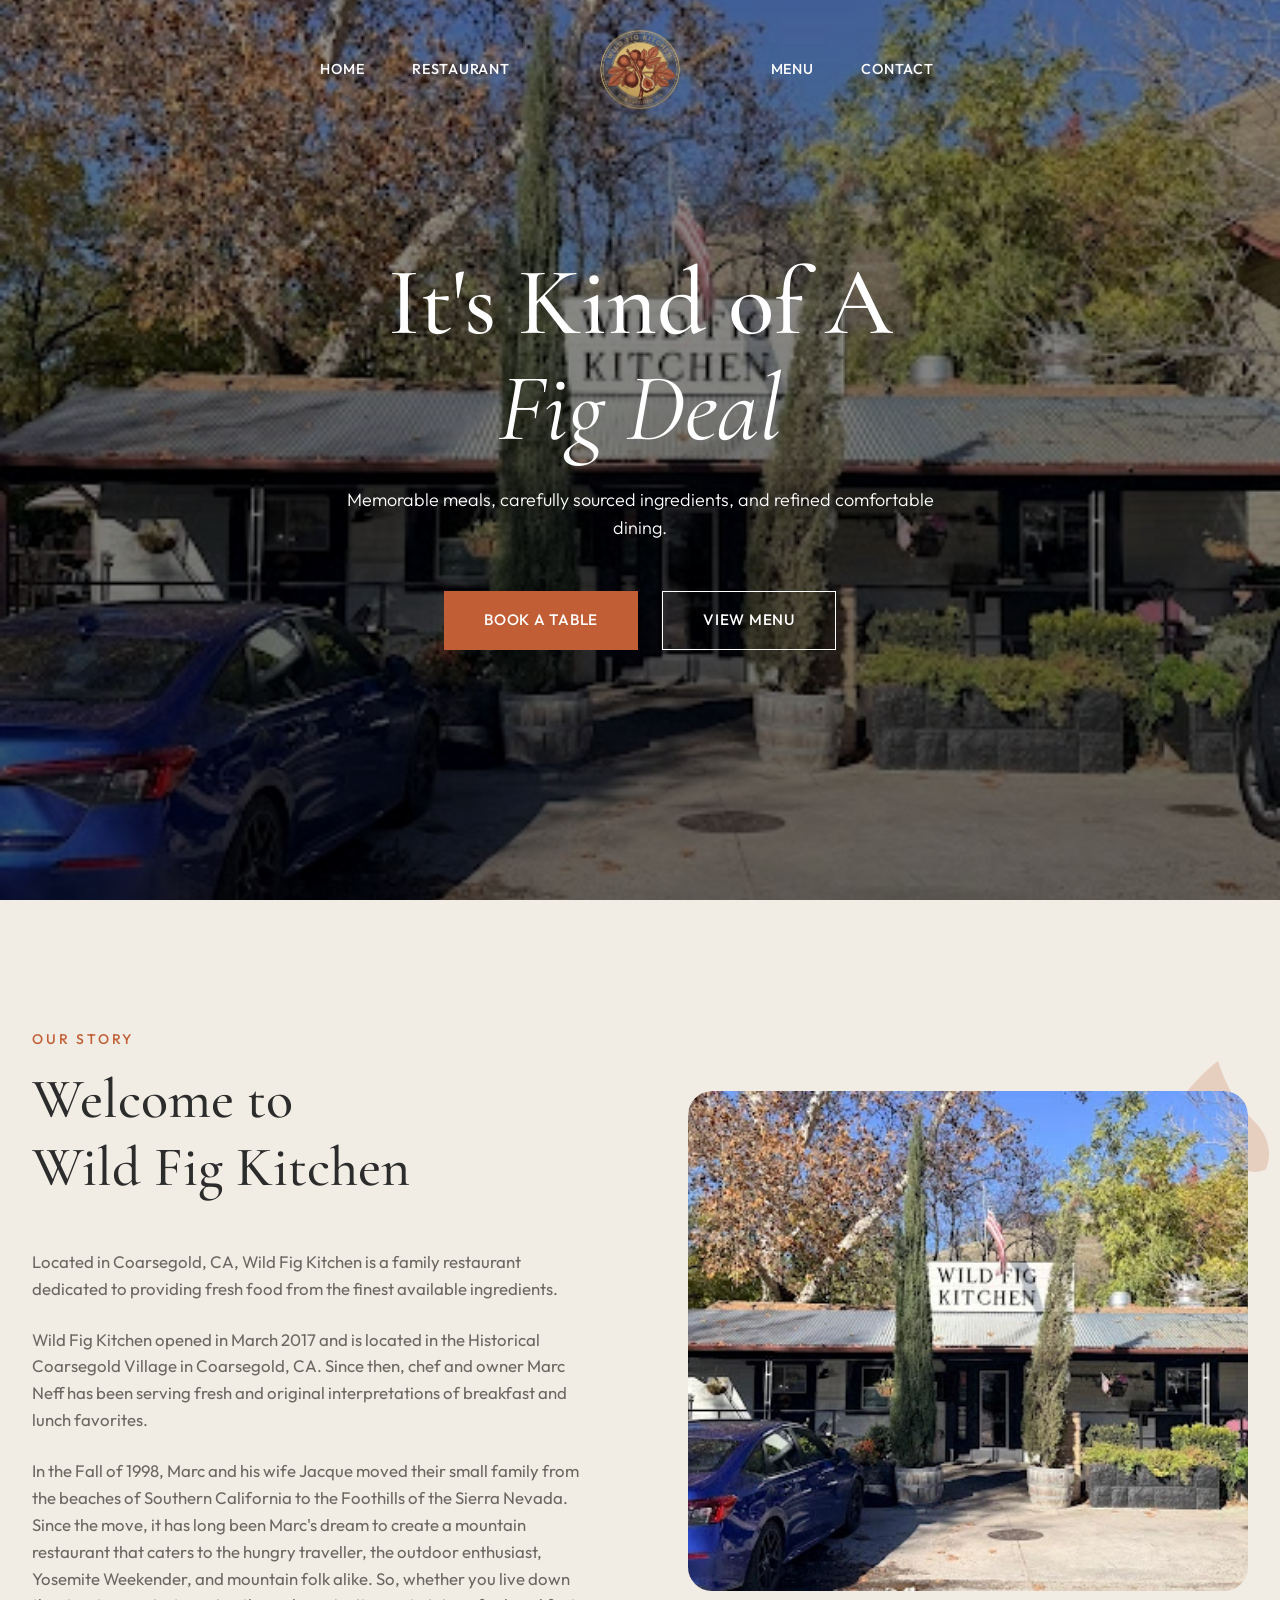
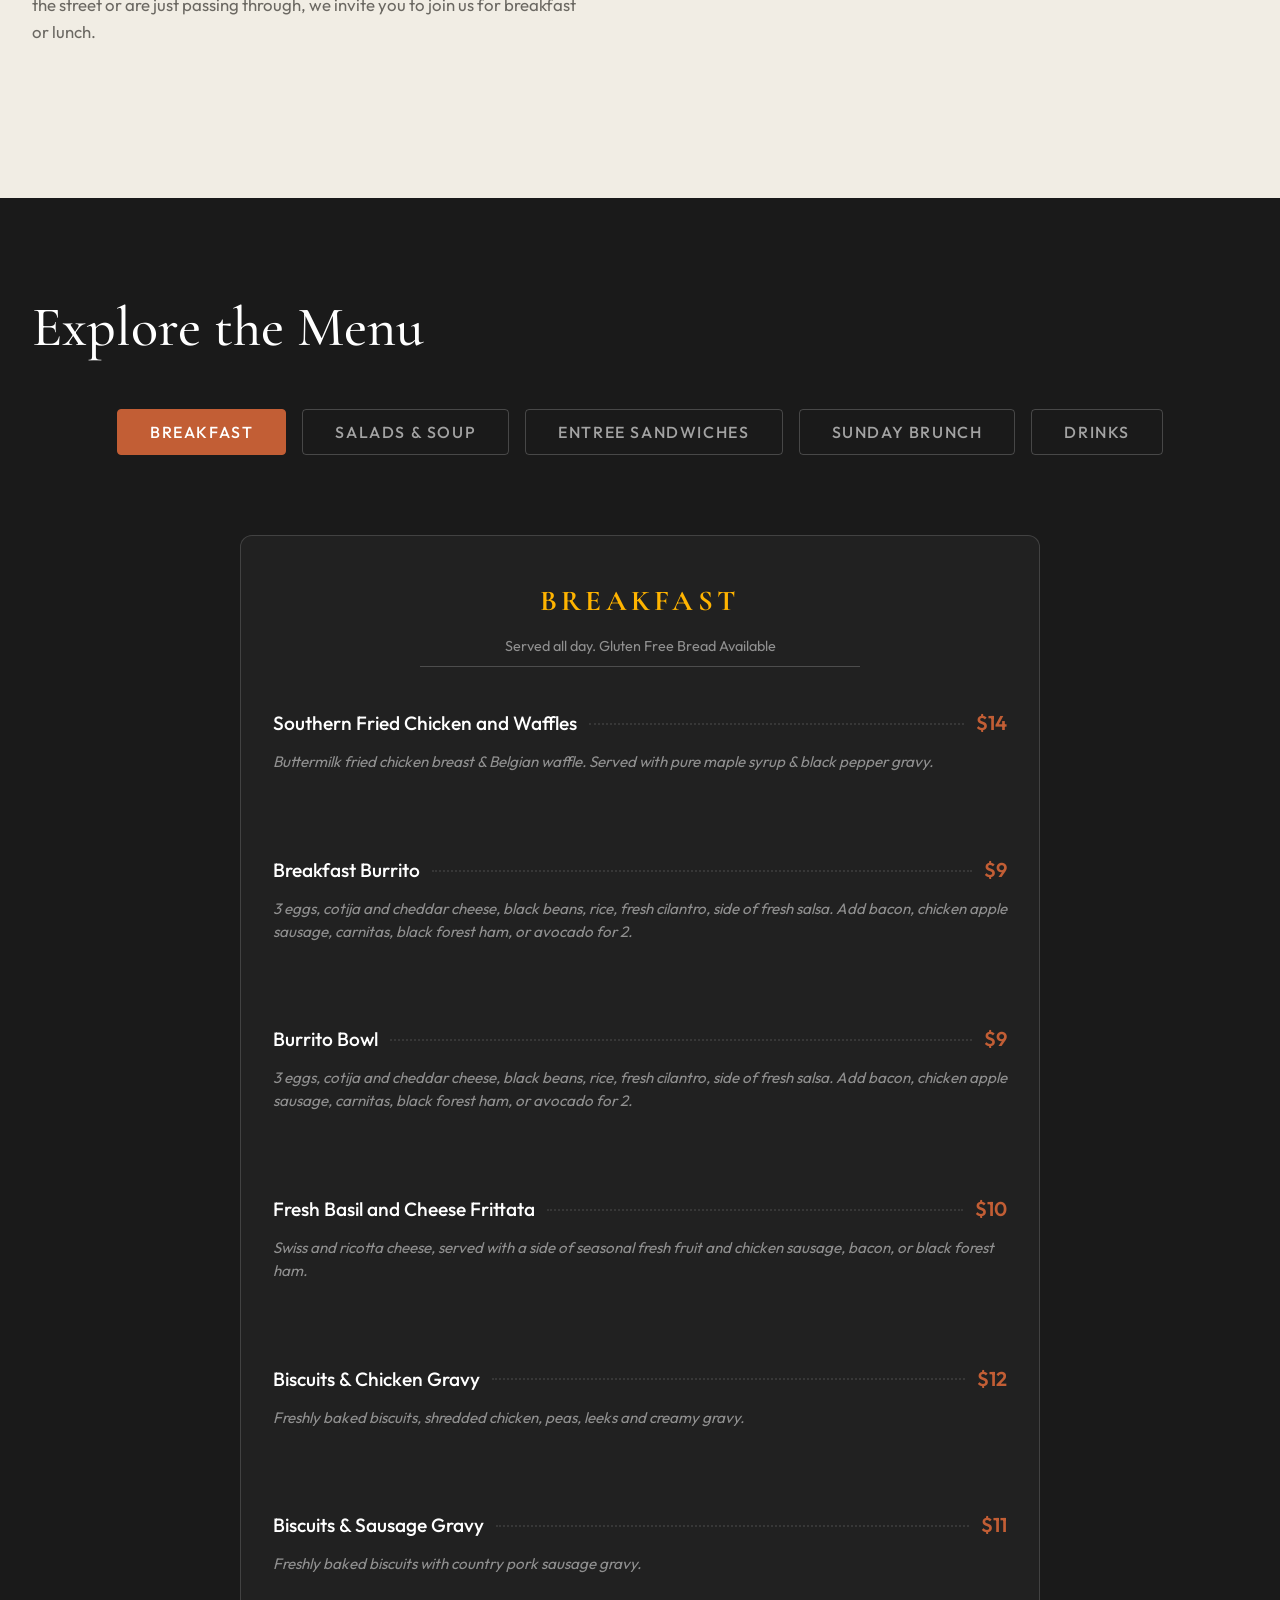
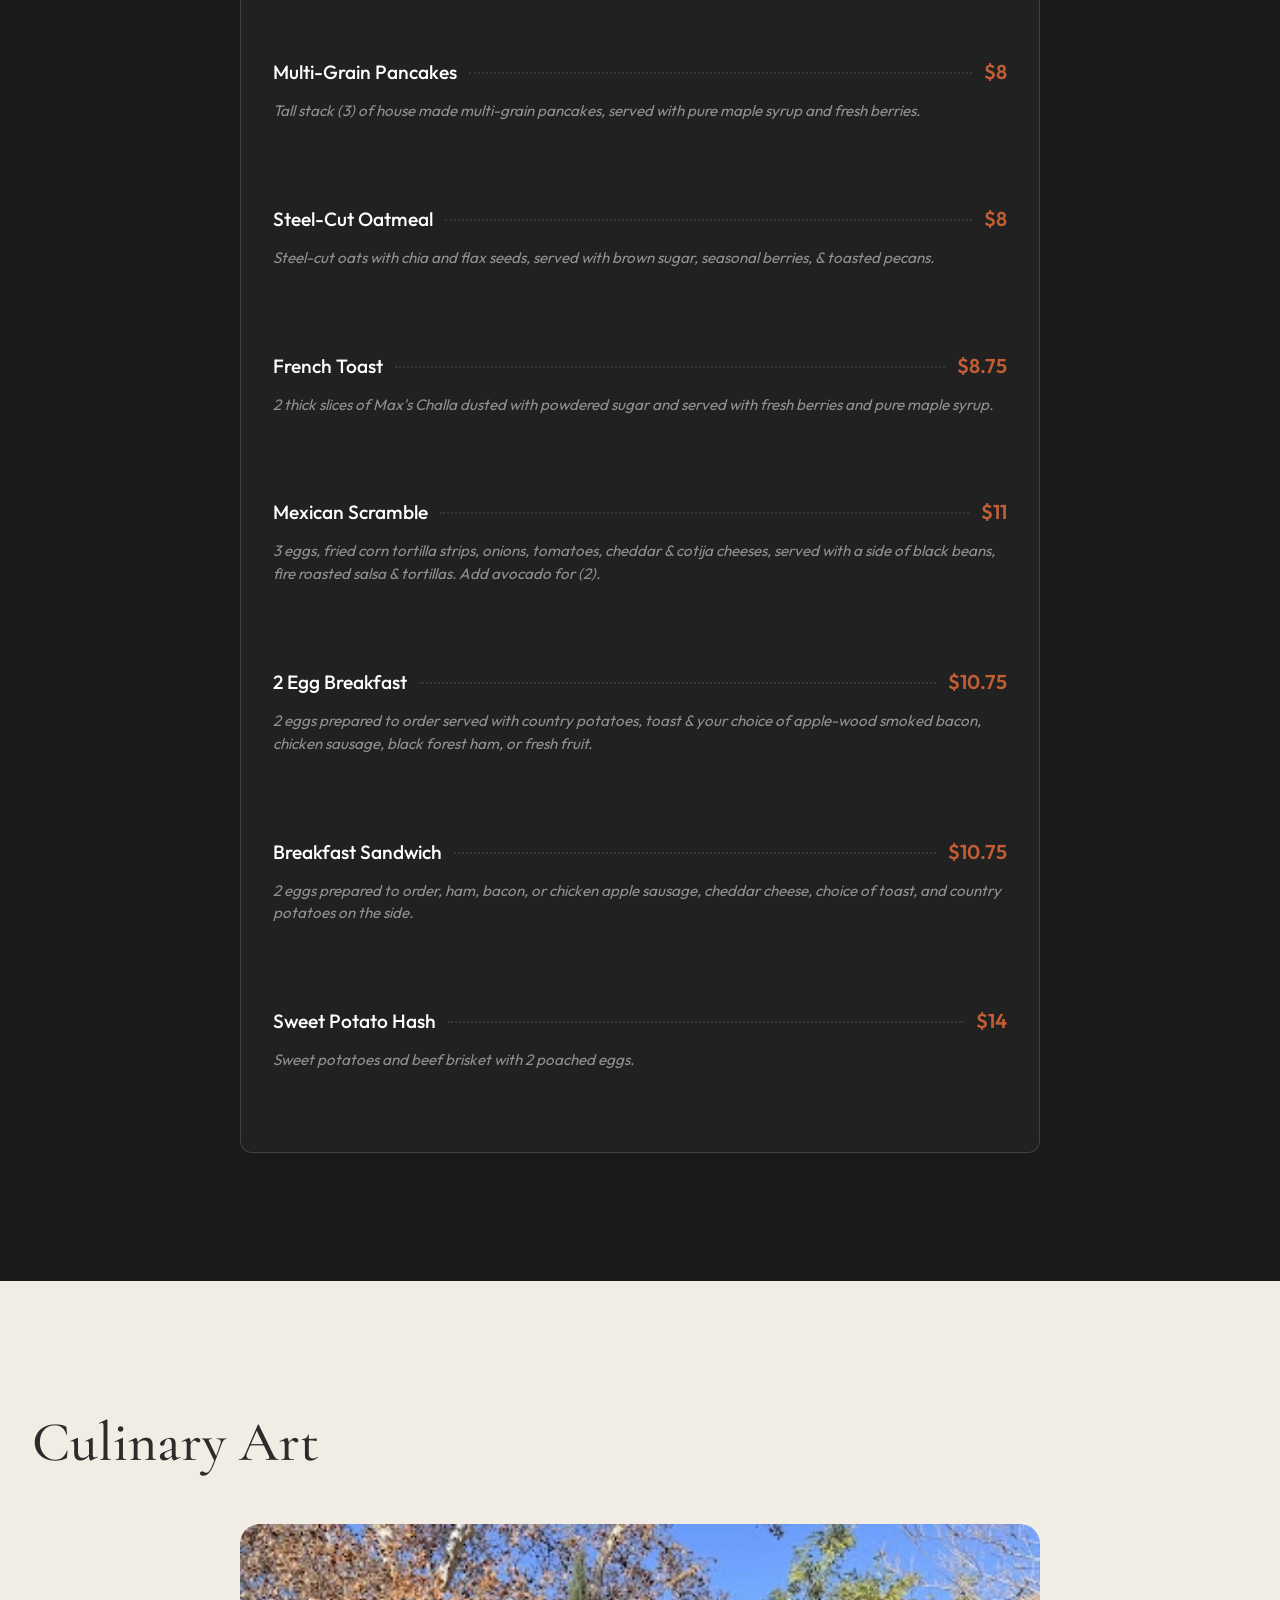
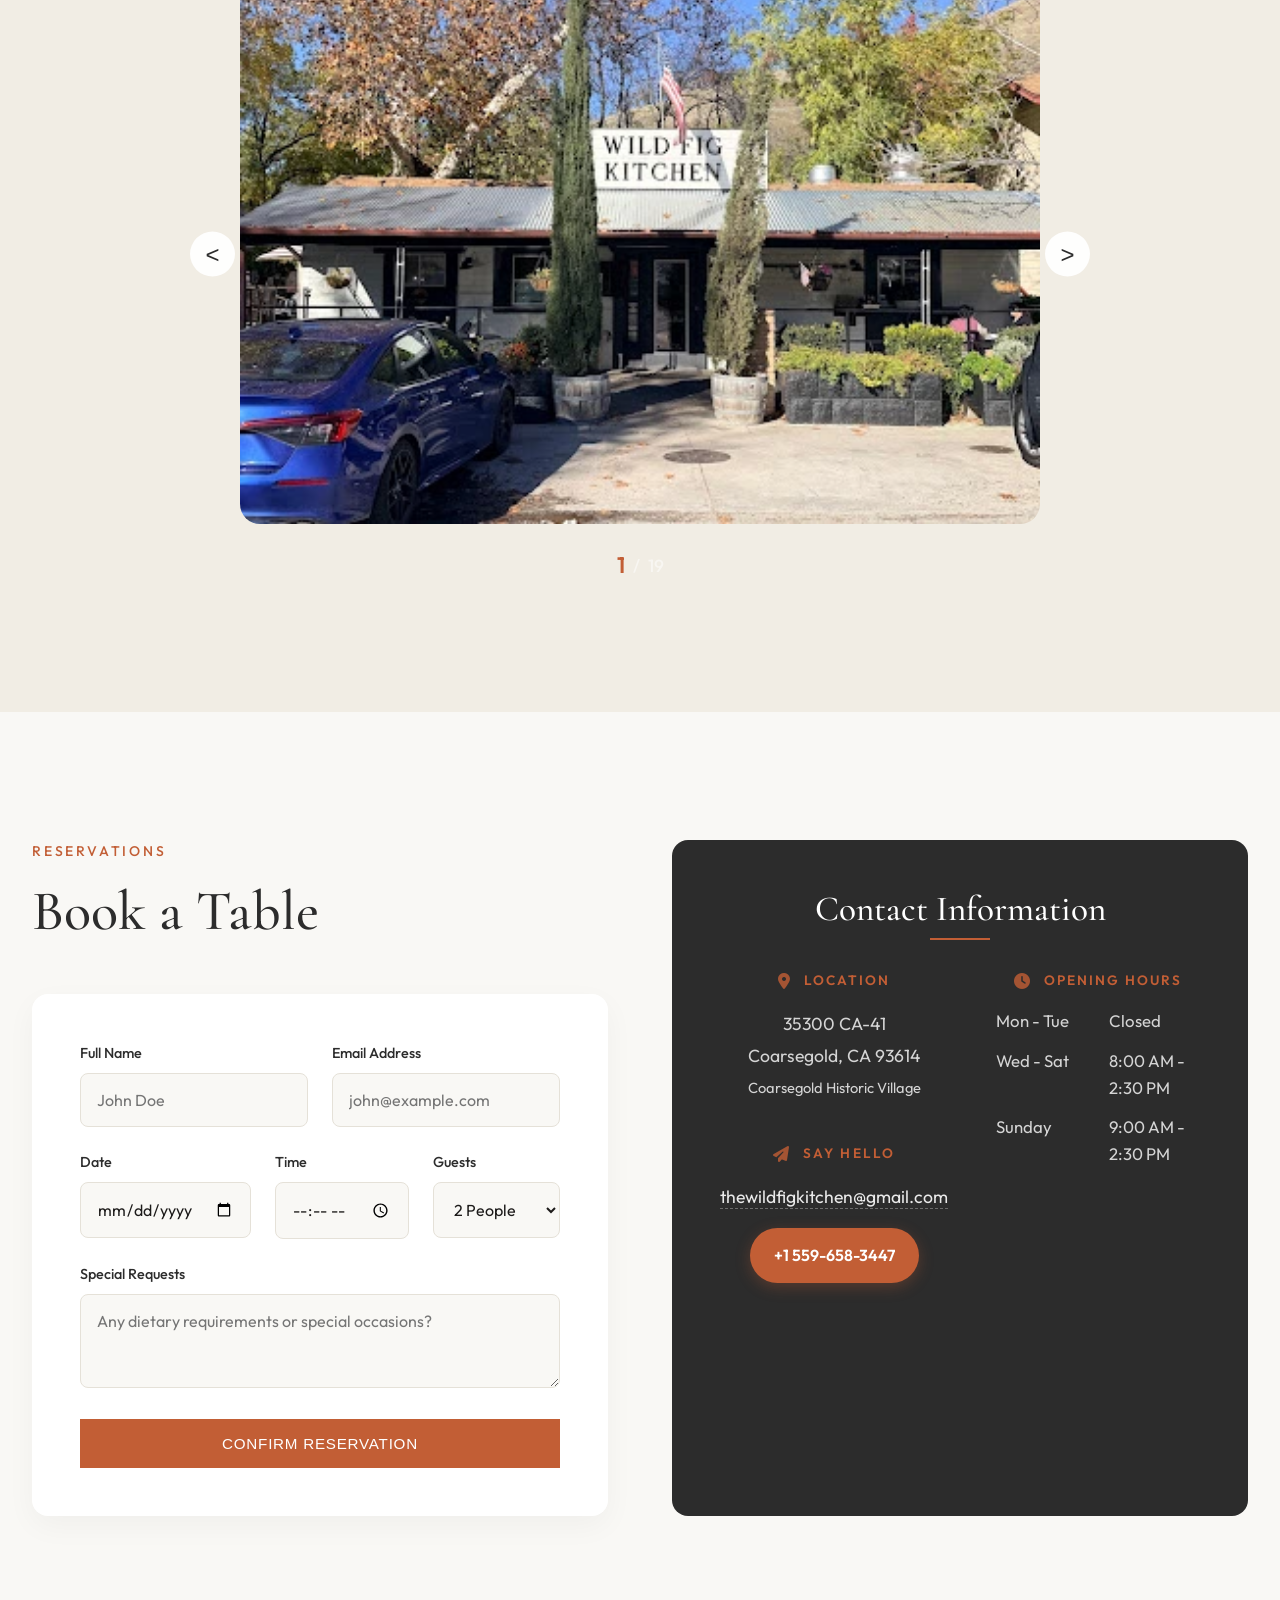
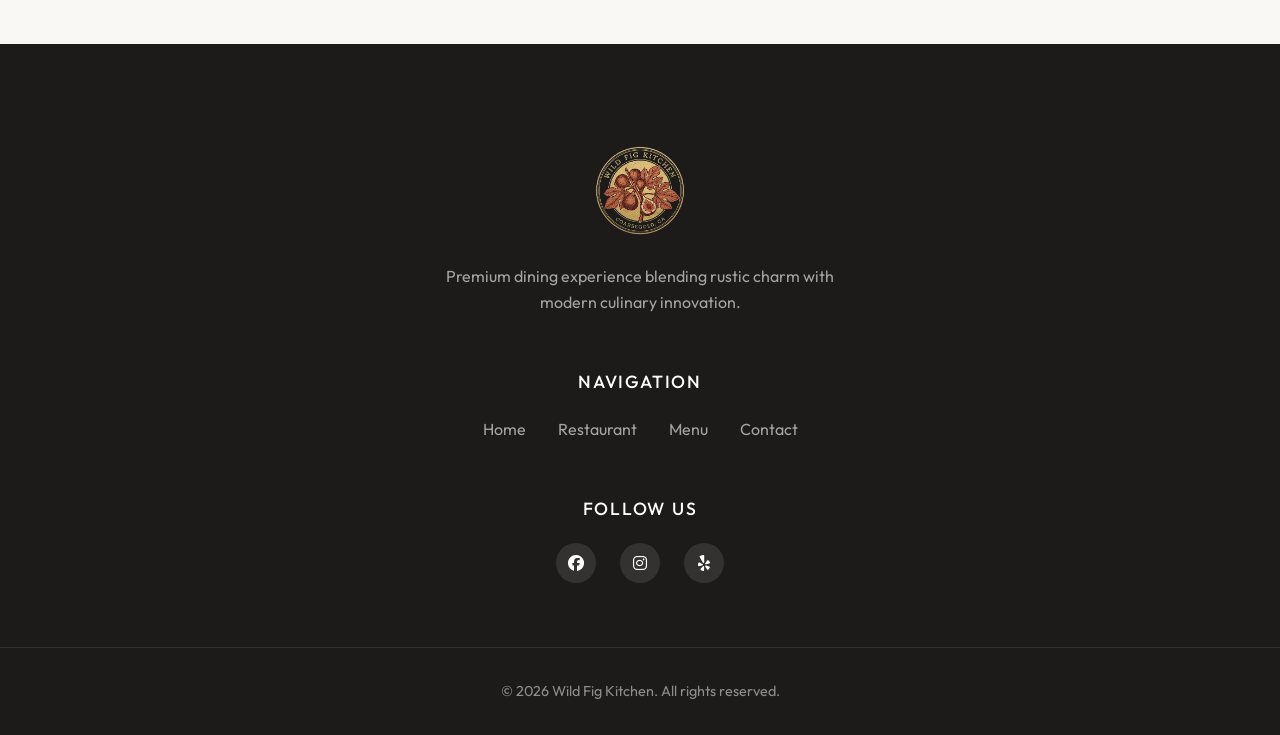
==== WildFigKitchen/index.html @ 2a825815 "Add files via upload" ====
<!DOCTYPE html>
<html lang="en">

<head>
    <meta charset="UTF-8">
    <meta name="viewport" content="width=device-width, initial-scale=1.0">
    <title>Wild Fig Kitchen | Premium Dining Experience</title>
    <!-- Fonts -->
    <link rel="preconnect" href="https://fonts.googleapis.com">
    <link rel="preconnect" href="https://fonts.gstatic.com" crossorigin>
    <link
        href="https://fonts.googleapis.com/css2?family=Cormorant+Garamond:ital,wght@0,400;0,500;0,600;0,700;1,400&family=Outfit:wght@300;400;500;600&display=swap"
        rel="stylesheet">
    <!-- Font Awesome -->
    <link rel="stylesheet" href="https://cdnjs.cloudflare.com/ajax/libs/font-awesome/6.5.1/css/all.min.css">
    <!-- Favicon -->
    <link rel="icon" type="image/png" href="./assets/brand/logo.png">
    <link rel="preload" as="image" href="./assets/brand/logo.png">
    <link rel="preload" as="image" href="./assets/hero-bg.webp">
    <!-- CSS -->
    <link rel="stylesheet" href="style.css">
</head>

<body>

    <!-- Navigation -->
    <nav class="navbar" id="navbar">
        <div class="nav-container">
            <ul class="nav-links left-links">
                <li><a href="#home">Home</a></li>
                <li><a href="#restaurant">Restaurant</a></li>
            </ul>

            <a href="#home" class="logo">
                <img src="./assets/brand/logo.png" alt="Wild Fig Kitchen Logo" class="brand-logo">
            </a>

            <ul class="nav-links right-links">
                <li><a href="#menu">Menu</a></li>
                <li><a href="#contact">Contact</a></li>
            </ul>

            <button class="hamburger" id="hamburger" aria-label="Toggle Navigation">
                <span class="bar"></span>
                <span class="bar"></span>
                <span class="bar"></span>
            </button>
        </div>
        <!-- Mobile Navigation pane -->
        <div class="mobile-nav" id="mobile-nav">
            <ul class="mobile-links">
                <li><a href="#home">Home</a></li>
                <li><a href="#restaurant">Restaurant</a></li>
                <li><a href="#menu">Menu</a></li>
                <li><a href="#contact">Contact</a></li>
            </ul>
        </div>
    </nav>

    <!-- Hero Section -->
    <header class="hero" id="home">
        <!-- Background image is set in CSS -->
        <div class="hero-overlay"></div>
        <div class="hero-content">
            <h1 class="hero-title animate-on-load">It's Kind of A <br> <span class="text-italic">Fig Deal</span></h1>
            <p class="hero-subtitle animate-on-load delay-1">Memorable meals, carefully sourced ingredients, and refined
                comfortable dining.</p>
            <div class="hero-actions animate-on-load delay-2">
                <a href="#contact" class="btn btn-primary">Book a Table</a>
                <a href="#menu" class="btn btn-secondary">View Menu</a>
            </div>

        </div>
    </header>



    <!-- Restaurant Story -->
    <section class="section restaurant-story bg-alt" id="restaurant">
        <div class="container story-grid">
            <div class="story-content-column fade-in delay-2">
                <span class="section-subtitle">Our Story</span>
                <h2 class="section-title">Welcome to<br> Wild Fig Kitchen</h2>
                <p>Located in Coarsegold, CA, Wild Fig Kitchen is a family restaurant dedicated to providing fresh food
                    from the finest available ingredients.</p>
                <p>Wild Fig Kitchen opened in March 2017 and is located in the Historical Coarsegold Village in
                    Coarsegold, CA. Since then, chef and owner Marc Neff has been serving fresh and original
                    interpretations of breakfast and lunch favorites.</p>
                <p>In the Fall of 1998, Marc and his wife Jacque moved their small family from the beaches of Southern
                    California to the Foothills of the Sierra Nevada. Since the move, it has long been Marc's dream to
                    create a mountain restaurant that caters to the hungry traveller, the outdoor enthusiast, Yosemite
                    Weekender, and mountain folk alike. So, whether you live down the street or are just passing
                    through, we invite you to join us for breakfast or lunch.</p>
            </div>
            <div class="story-image-column fade-in">
                <div class="image-slider-wrapper">
                    <div class="image-slider">
                        <img src="./assets/exterior.webp" alt="Wild Fig Kitchen Exterior" class="slide-img" loading="lazy">
                        <img src="./assets/owner.webp" alt="Wild Fig Kitchen Welcome" class="slide-img" loading="lazy">
                        <img src="./assets/menu/monte-cristo.webp" alt="Signature Monte Cristo Sandwich"
                            class="slide-img" loading="lazy">
                        <img src="./assets/menu/wild-fig-salad.webp" alt="Wild Fig Fresh Salad" class="slide-img" loading="lazy">
                    </div>

                    <div class="leaf-decor">
                        <svg viewBox="0 0 100 100" fill="none" xmlns="http://www.w3.org/2000/svg">
                            <path
                                d="M50 0C50 0 10 30 10 60C10 76.5 23.5 90 40 90C47.5 90 55 86 60 80C75 100 90 90 90 90C90 90 100 70 80 50C70 40 60 30 50 0Z"
                                fill="currentColor" />
                        </svg>
                    </div>
                </div>
            </div>
        </div>
    </section>

    <!-- Menu Preview -->
    <section class="section menu-preview" id="menu">
        <div class="container">
            <h2 class="section-title text-center fade-in">Explore the Menu</h2>
            
            <div class="menu-tabs fade-in delay-1">
                <button class="tab-btn active" data-category="breakfast">Breakfast</button>
                <button class="tab-btn" data-category="salads-soup">Salads & Soup</button>
                <button class="tab-btn" data-category="entree-sandwiches">Entree Sandwiches</button>
                <button class="tab-btn" data-category="brunch">Sunday Brunch</button>
                <button class="tab-btn" data-category="drinks">Drinks</button>
            </div>

            <div class="menu-table-container fade-in delay-2">
                
                <!-- Breakfast Pane -->
                <div class="menu-category-pane active" id="breakfast">
                    <div class="menu-category-header">
                        <h3>Breakfast</h3>
                        <p>Served all day. Gluten Free Bread Available</p>
                    </div>
                    
                    <div class="menu-table">
                        <div class="menu-item-row">
                            <span class="menu-item-name">Southern Fried Chicken and Waffles</span>
                            <span class="menu-item-price">$14</span>
                            <p class="menu-item-desc">Buttermilk fried chicken breast & Belgian waffle. Served with pure maple syrup & black pepper gravy.</p>
                        </div>
                        <div class="menu-item-row">
                            <span class="menu-item-name">Breakfast Burrito</span>
                            <span class="menu-item-price">$9</span>
                            <p class="menu-item-desc">3 eggs, cotija and cheddar cheese, black beans, rice, fresh cilantro, side of fresh salsa. Add bacon, chicken apple sausage, carnitas, black forest ham, or avocado for 2.</p>
                        </div>
                        <div class="menu-item-row">
                            <span class="menu-item-name">Burrito Bowl</span>
                            <span class="menu-item-price">$9</span>
                            <p class="menu-item-desc">3 eggs, cotija and cheddar cheese, black beans, rice, fresh cilantro, side of fresh salsa. Add bacon, chicken apple sausage, carnitas, black forest ham, or avocado for 2.</p>
                        </div>
                        <div class="menu-item-row">
                            <span class="menu-item-name">Fresh Basil and Cheese Frittata</span>
                            <span class="menu-item-price">$10</span>
                            <p class="menu-item-desc">Swiss and ricotta cheese, served with a side of seasonal fresh fruit and chicken sausage, bacon, or black forest ham.</p>
                        </div>
                        <div class="menu-item-row">
                            <span class="menu-item-name">Biscuits & Chicken Gravy</span>
                            <span class="menu-item-price">$12</span>
                            <p class="menu-item-desc">Freshly baked biscuits, shredded chicken, peas, leeks and creamy gravy.</p>
                        </div>
                        <div class="menu-item-row">
                            <span class="menu-item-name">Biscuits & Sausage Gravy</span>
                            <span class="menu-item-price">$11</span>
                            <p class="menu-item-desc">Freshly baked biscuits with country pork sausage gravy.</p>
                        </div>
                        <div class="menu-item-row">
                            <span class="menu-item-name">Multi-Grain Pancakes</span>
                            <span class="menu-item-price">$8</span>
                            <p class="menu-item-desc">Tall stack (3) of house made multi-grain pancakes, served with pure maple syrup and fresh berries.</p>
                        </div>
                        <div class="menu-item-row">
                            <span class="menu-item-name">Steel-Cut Oatmeal</span>
                            <span class="menu-item-price">$8</span>
                            <p class="menu-item-desc">Steel-cut oats with chia and flax seeds, served with brown sugar, seasonal berries, & toasted pecans.</p>
                        </div>
                        <div class="menu-item-row">
                            <span class="menu-item-name">French Toast</span>
                            <span class="menu-item-price">$8.75</span>
                            <p class="menu-item-desc">2 thick slices of Max's Challa dusted with powdered sugar and served with fresh berries and pure maple syrup.</p>
                        </div>
                        <div class="menu-item-row">
                            <span class="menu-item-name">Mexican Scramble</span>
                            <span class="menu-item-price">$11</span>
                            <p class="menu-item-desc">3 eggs, fried corn tortilla strips, onions, tomatoes, cheddar & cotija cheeses, served with a side of black beans, fire roasted salsa & tortillas. Add avocado for (2).</p>
                        </div>
                        <div class="menu-item-row">
                            <span class="menu-item-name">2 Egg Breakfast</span>
                            <span class="menu-item-price">$10.75</span>
                            <p class="menu-item-desc">2 eggs prepared to order served with country potatoes, toast & your choice of apple-wood smoked bacon, chicken sausage, black forest ham, or fresh fruit.</p>
                        </div>
                        <div class="menu-item-row">
                            <span class="menu-item-name">Breakfast Sandwich</span>
                            <span class="menu-item-price">$10.75</span>
                            <p class="menu-item-desc">2 eggs prepared to order, ham, bacon, or chicken apple sausage, cheddar cheese, choice of toast, and country potatoes on the side.</p>
                        </div>
                        <div class="menu-item-row">
                            <span class="menu-item-name">Sweet Potato Hash</span>
                            <span class="menu-item-price">$14</span>
                            <p class="menu-item-desc">Sweet potatoes and beef brisket with 2 poached eggs.</p>
                        </div>
                    </div>
                </div>

                <!-- Salads & Soup Pane -->
                <div class="menu-category-pane" id="salads-soup">
                    <div class="menu-category-header">
                        <h3>Salads & Soup</h3>
                        <p>Freshly prepared daily with the finest ingredients</p>
                    </div>
                    
                    <div class="menu-table">
                        <div class="menu-item-row">
                            <span class="menu-item-name">Firefall House Salad</span>
                            <span class="menu-item-price">$10</span>
                            <p class="menu-item-desc">Spring lettuce mix with caramelized pecans and feta cheese tossed with balsamic vinaigrette.</p>
                        </div>
                        <div class="menu-item-row">
                            <span class="menu-item-name">Wild Fig Salad</span>
                            <span class="menu-item-price">$13</span>
                            <p class="menu-item-desc">Arugula, goat cheese, seasonal fresh figs with honey-balsamic vinaigrette.</p>
                        </div>
                        <div class="menu-item-row">
                            <span class="menu-item-name">Chinese Chicken Salad</span>
                            <span class="menu-item-price">$13</span>
                            <p class="menu-item-desc">Sesame-crusted chicken breast on a bed of lettuces, cilantro, wontons & sai fun noodles tossed with an Asian soy dressing.</p>
                        </div>
                        <div class="menu-item-row">
                            <span class="menu-item-name">Soup of the Day</span>
                            <span class="menu-item-price">$4.75 / $6.75</span>
                            <p class="menu-item-desc">Made fresh daily, 6oz cup or 10oz bowl.</p>
                        </div>
                        <div class="menu-item-row">
                            <span class="menu-item-name">Cup of Soup & 1/2 Sandwich</span>
                            <span class="menu-item-price">$10.75</span>
                            <p class="menu-item-desc">Your choice of Turkey Club, Chicken Salad Sandwich, Turkey Pesto, Fresh Veggie Sandwich, Grilled Cheese Caprese.</p>
                        </div>
                        <div class="menu-item-row">
                            <span class="menu-item-name">Cup of Soup & Small House Salad</span>
                            <span class="menu-item-price">$10.75</span>
                            <p class="menu-item-desc">Upgrade to Wild Fig Salad (+1).</p>
                        </div>
                    </div>
                </div>

                <!-- Entree Sandwiches Pane -->
                <div class="menu-category-pane" id="entree-sandwiches">
                    <div class="menu-category-header">
                        <h3>Entree Sandwiches & More</h3>
                        <p>Served with Small House Salad, French Fries, or Fresh Seasonal Fruit Salad (+$1)</p>
                    </div>
                    
                    <div class="menu-table">
                        <div class="menu-item-row">
                            <span class="menu-item-name">Turkey Club</span>
                            <span class="menu-item-price">$14</span>
                            <p class="menu-item-desc">Oven-roasted turkey, bacon, sprouts, avocado, and fresh tomatoes on focaccia bread.</p>
                        </div>
                        <div class="menu-item-row">
                            <span class="menu-item-name">Grilled Turkey & Pesto</span>
                            <span class="menu-item-price">$14</span>
                            <p class="menu-item-desc">Oven-roasted turkey, basil pesto, tomato, & provolone cheese on ciabatta roll.</p>
                        </div>
                        <div class="menu-item-row">
                            <span class="menu-item-name">Cubano</span>
                            <span class="menu-item-price">$14.75</span>
                            <p class="menu-item-desc">Pulled pork, black forest ham, swiss cheese, pickles, and mustard on french roll.</p>
                        </div>
                        <div class="menu-item-row">
                            <span class="menu-item-name">BBQ Brisket Sandwich</span>
                            <span class="menu-item-price">$13.75</span>
                            <p class="menu-item-desc">Beef brisket, BBQ sauce, cheddar cheese, house slaw, house pickles.</p>
                        </div>
                        <div class="menu-item-row">
                            <span class="menu-item-name">Southern Fried Chicken Sandwich</span>
                            <span class="menu-item-price">$9</span>
                            <p class="menu-item-desc">Fried Chicken Breast, House Slaw, House Pickles & Chipotle Mayo on a Max’s roll.</p>
                        </div>
                        <div class="menu-item-row">
                            <span class="menu-item-name">Grilled Cheese Caprese</span>
                            <span class="menu-item-price">$13</span>
                            <p class="menu-item-desc">Provolone, fresh basil, and roasted tomato on sourdough. Add black forest ham or applewood-smoked bacon for 2.</p>
                        </div>
                        <div class="menu-item-row">
                            <span class="menu-item-name">Grilled Chicken Sandwich</span>
                            <span class="menu-item-price">$12</span>
                            <p class="menu-item-desc">Grilled chicken breast, romaine lettuce, tarragon mayo on a croissant.</p>
                        </div>
                        <div class="menu-item-row">
                            <span class="menu-item-name">Classic Chicken Salad Sandwich</span>
                            <span class="menu-item-price">$12</span>
                            <p class="menu-item-desc">Fresh tarragon, toasted pecans & celery with lettuce & tomato on whole-wheat bread.</p>
                        </div>
                        <div class="menu-item-row">
                            <span class="menu-item-name">Bacon, Lettuce, & Tomato</span>
                            <span class="menu-item-price">$14</span>
                            <p class="menu-item-desc">Applewood-smoked bacon, lettuce & tomato on sourdough. Add avocado 2.</p>
                        </div>
                        <div class="menu-item-row">
                            <span class="menu-item-name">Wild Fig Burger</span>
                            <span class="menu-item-price">$13</span>
                            <p class="menu-item-desc">1/3 pound beef patty with arugula, goat cheese, caramelized onions & fig jam. Add applewood-smoked bacon for 2.</p>
                        </div>
                        <div class="menu-item-row">
                            <span class="menu-item-name">Classic Burger</span>
                            <span class="menu-item-price">$11.75</span>
                            <p class="menu-item-desc">1/3 beef patty with cheddar cheese, lettuce, tomato, pickles & house sauce. Add applewood-smoked bacon or avocado for 2.</p>
                        </div>
                        <div class="menu-item-row">
                            <span class="menu-item-name">Grilled Veggie</span>
                            <span class="menu-item-price">$10.75</span>
                            <p class="menu-item-desc">Grilled zucchini, roasted red bell pepper, goat cheese, baby lettuces, & red pepper mayo on focaccia bread.</p>
                        </div>
                        <div class="menu-item-row">
                            <span class="menu-item-name">Fresh Veggie Sandwich</span>
                            <span class="menu-item-price">$13</span>
                            <p class="menu-item-desc">Avocado, cucumber, tomato, onion, sprouts & provolone cheese on whole wheat.</p>
                        </div>
                        <div class="menu-item-row">
                            <span class="menu-item-name">Baja Fish Tacos</span>
                            <span class="menu-item-price">$13</span>
                            <p class="menu-item-desc">2 tacos, fresh fish of the day, cabbage, avocado, salsa, & baja sauce. Served with a side of black beans.</p>
                        </div>
                    </div>
                </div>

                <!-- Sunday Brunch Pane -->
                <div class="menu-category-pane" id="brunch">
                    <div class="menu-category-header">
                        <h3>Sunday Brunch</h3>
                        <p>But first, Brunch. Served Sundays with love.</p>
                    </div>
                    
                    <div class="menu-table">
                        <div class="menu-item-row">
                            <span class="menu-item-name">Roasted Tomato Benedict</span>
                            <span class="menu-item-price">$13.75</span>
                            <p class="menu-item-desc">Sourdough round, roasted tomato, poached egg, crumbled bacon, & hollandaise.</p>
                        </div>
                        <div class="menu-item-row">
                            <span class="menu-item-name">French Toast Monte Cristo</span>
                            <span class="menu-item-price">$12.75</span>
                            <p class="menu-item-desc">Turkey, bacon, swiss cheese, & apple grilled in french toast; served with a side of black pepper honey sauce.</p>
                        </div>
                        <div class="menu-item-row">
                            <span class="menu-item-name">Swedish Pancakes</span>
                            <span class="menu-item-price">$14</span>
                            <p class="menu-item-desc">3 berry-filled and rolled pancakes served with pure maple syrup.</p>
                        </div>
                        <div class="menu-item-row">
                            <span class="menu-item-name">Southern Fried Chicken and Waffles</span>
                            <span class="menu-item-price">$14</span>
                            <p class="menu-item-desc">Buttermilk fried chicken breast & Belgian waffle. Served with pure maple syrup & black pepper gravy.</p>
                        </div>
                        <div class="menu-item-row">
                            <span class="menu-item-name">Sweet Potato Hash</span>
                            <span class="menu-item-price">$12</span>
                            <p class="menu-item-desc">Sweet potatoes and beef brisket with 2 poached eggs on top.</p>
                        </div>
                        <div class="menu-item-row">
                            <span class="menu-item-name">Biscuits & Chicken Gravy</span>
                            <span class="menu-item-price">$11</span>
                            <p class="menu-item-desc">Fresh housemade biscuits, shredded chicken, leeks, peas, & creamy gravy.</p>
                        </div>
                        <div class="menu-item-row">
                            <span class="menu-item-name">Biscuits & Sausage Gravy</span>
                            <span class="menu-item-price">$11</span>
                            <p class="menu-item-desc">Freshly baked biscuits with country pork sausage gravy.</p>
                        </div>
                        <div class="menu-item-row">
                            <span class="menu-item-name">Mexican Scramble</span>
                            <span class="menu-item-price">$9</span>
                            <p class="menu-item-desc">3 eggs, fried corn tortillas, onions, tomatoes cheddar & cotija cheeses, served with a side of black beans, fire roasted salsa & tortillas.</p>
                        </div>
                    </div>
                </div>

                <!-- Drinks Pane -->
                <div class="menu-category-pane" id="drinks">
                    <div class="menu-category-header">
                        <h3>Wine, Beer & Beverages</h3>
                        <p>A curated selection to complement your meal</p>
                    </div>
                    
                    <div class="menu-table">
                        <div class="menu-item-row">
                            <span class="menu-item-name">Wine Selection</span>
                            <span class="menu-item-price">$7 / $20</span>
                            <p class="menu-item-desc">Ask about our wine selection!</p>
                        </div>
                        <div class="menu-item-row">
                            <span class="menu-item-name">NV Mas Fi Cava Brut</span>
                            <span class="menu-item-price">$7</span>
                            <p class="menu-item-desc">Spain</p>
                        </div>
                        <div class="menu-item-row">
                            <span class="menu-item-name">Mimosa</span>
                            <span class="menu-item-price">$7</span>
                            <p class="menu-item-desc">Fresh squeezed orange juice and Cava Brut</p>
                        </div>
                        <div class="menu-item-row">
                            <span class="menu-item-name">12 oz Beer</span>
                            <span class="menu-item-price">$4.75</span>
                        </div>
                        <div class="menu-item-row">
                            <span class="menu-item-name">16 oz Beer</span>
                            <span class="menu-item-price">$6.5</span>
                        </div>
                        <div class="menu-item-row">
                            <span class="menu-item-name">Coffee</span>
                            <span class="menu-item-price">$2.75</span>
                            <p class="menu-item-desc">Mariposa Roasting Company special wild fig kitchen roast</p>
                        </div>
                        <div class="menu-item-row">
                            <span class="menu-item-name">Double Espresso</span>
                            <span class="menu-item-price">$2.5</span>
                        </div>
                        <div class="menu-item-row">
                            <span class="menu-item-name">Cappuccino or Latte</span>
                            <span class="menu-item-price">$3.75</span>
                        </div>
                        <div class="menu-item-row">
                            <span class="menu-item-name">Mocha</span>
                            <span class="menu-item-price">$4</span>
                        </div>
                        <div class="menu-item-row">
                            <span class="menu-item-name">Numi Organic Tea</span>
                            <span class="menu-item-price">$2.5</span>
                            <p class="menu-item-desc">Jasmine green, english breakfast, camomile, mint</p>
                        </div>
                        <div class="menu-item-row">
                            <span class="menu-item-name">Fresh Orange Juice- 8oz</span>
                            <span class="menu-item-price">$4</span>
                        </div>
                        <div class="menu-item-row">
                            <span class="menu-item-name">Martinelli's Apple Juice</span>
                            <span class="menu-item-price">$3</span>
                        </div>
                        <div class="menu-item-row">
                            <span class="menu-item-name">Iced Tea</span>
                            <span class="menu-item-price">$2.75</span>
                        </div>
                        <div class="menu-item-row">
                            <span class="menu-item-name">Soda</span>
                            <span class="menu-item-price">$2.75</span>
                            <p class="menu-item-desc">Assorted</p>
                        </div>
                    </div>
                </div>

            </div>
        </div>
    </section>

    <!-- Gallery Section -->
    <section class="section gallery bg-alt" id="gallery">
        <div class="container">
            <h2 class="section-title text-center fade-in">Culinary Art</h2>
            <div class="gallery-slider-wrapper fade-in delay-1">
                <button class="slider-arrow prev" aria-label="Previous image">&lt;</button>
                <div class="gallery-slider">
                    <div class="slider-track">
                        <div class="gallery-item active"><img src="./assets/exterior.webp" alt="Restaurant Exterior" data-full="./assets/exterior.webp"></div>
                        <div class="gallery-item"><img src="./assets/owner.webp" alt="Friendly Staff" data-full="./assets/owner.webp"></div>
                        <div class="gallery-item"><img src="./assets/menu/monte-cristo.webp" alt="Monte Cristo close-up" data-full="./assets/menu/monte-cristo.webp"></div>
                        <div class="gallery-item"><img src="./assets/gallery/IMG-1400.webp" alt="Restaurant Atmosphere" data-full="./assets/gallery/IMG-1400.webp"></div>
                        <div class="gallery-item"><img src="./assets/gallery/IMG-2276.webp" alt="Delicious Food" data-full="./assets/gallery/IMG-2276.webp"></div>
                        <div class="gallery-item"><img src="./assets/gallery/IMG-2366.webp" alt="Interior Details" data-full="./assets/gallery/IMG-2366.webp"></div>
                        <div class="gallery-item"><img src="./assets/gallery/IMG-3327.webp" alt="Chef's Special" data-full="./assets/gallery/IMG-3327.webp"></div>
                        <div class="gallery-item"><img src="./assets/gallery/IMG-4228.webp" alt="Cozy Seating" data-full="./assets/gallery/IMG-4228.webp"></div>
                        <div class="gallery-item"><img src="./assets/gallery/IMG-4269.webp" alt="Fresh Ingredients" data-full="./assets/gallery/IMG-4269.webp"></div>
                        <div class="gallery-item"><img src="./assets/gallery/IMG-4350.webp" alt="Bistro Vibe" data-full="./assets/gallery/IMG-4350.webp"></div>
                        <div class="gallery-item"><img src="./assets/gallery/IMG-5346.webp" alt="Gourmet Dish" data-full="./assets/gallery/IMG-5346.webp"></div>
                        <div class="gallery-item"><img src="./assets/gallery/IMG-5352.webp" alt="Fine Dining" data-full="./assets/gallery/IMG-5352.webp"></div>
                        <div class="gallery-item"><img src="./assets/gallery/IMG-5375.webp" alt="Warm Hospitality" data-full="./assets/gallery/IMG-5375.webp"></div>
                        <div class="gallery-item"><img src="./assets/gallery/IMG-7454.webp" alt="Artisan Bread" data-full="./assets/gallery/IMG-7454.webp"></div>
                        <div class="gallery-item"><img src="./assets/gallery/IMG-7915.webp" alt="Restaurant Interior" data-full="./assets/gallery/IMG-7915.webp"></div>
                        <div class="gallery-item"><img src="./assets/gallery/IMG-9343.webp" alt="Signature Coffee" data-full="./assets/gallery/IMG-9343.webp"></div>
                        <div class="gallery-item"><img src="./assets/gallery/IMG_3672.webp" alt="Sweet Treats" data-full="./assets/gallery/IMG_3672.webp"></div>
                        <div class="gallery-item"><img src="./assets/menu/wild-fig-salad.webp" alt="Healthy Salads" data-full="./assets/menu/wild-fig-salad.webp"></div>
                        <div class="gallery-item"><img src="./assets/menu/baked-goods.webp" alt="Fresh Baked Cakes" data-full="./assets/menu/baked-goods.webp"></div>
                    </div>
                </div>
                <button class="slider-arrow next" aria-label="Next image">&gt;</button>
                
                <div class="slider-counter">
                    <span id="current-slide">1</span> / <span id="total-slides">19</span>
                </div>
            </div>
        </div>
    </section>

    <!-- Lightbox -->
    <div class="lightbox" id="lightbox">
        <button class="lightbox-close" aria-label="Close lightbox">&times;</button>
        <img class="lightbox-img" id="lightbox-img" src="" alt="Enlarged gallery image">
    </div>

    <!-- Contact Section -->
    <section class="section contact" id="contact">
        <div class="container contact-grid">
            <div class="contact-form-column fade-in">
                <span class="section-subtitle">Reservations</span>
                <h2 class="section-title">Book a Table</h2>
                <form id="booking-form" class="booking-form" action="https://formsubmit.co/thewildfigkitchen@gmail.com" method="POST">
                    <!-- FormSubmit Configuration -->
                    <input type="hidden" name="_subject" value="New Table Reservation - Wild Fig Kitchen">
                    <input type="hidden" name="_captcha" value="false">
                    <input type="hidden" name="_template" value="table">
                    <div class="form-row">
                        <div class="form-group">
                            <label for="name">Full Name</label>
                            <input type="text" id="name" name="Full Name" placeholder="John Doe" required>
                        </div>
                        <div class="form-group">
                            <label for="email">Email Address</label>
                            <input type="email" id="email" name="_replyto" placeholder="john@example.com" required>
                        </div>
                    </div>
                    <div class="form-row">
                        <div class="form-group">
                            <label for="date">Date</label>
                            <input type="date" id="date" name="Date" required>
                        </div>
                        <div class="form-group">
                            <label for="time">Time</label>
                            <input type="time" id="time" name="Time" required>
                        </div>
                        <div class="form-group">
                            <label for="guests">Guests</label>
                            <select id="guests" name="Guests" required>
                                <option value="1">1 Person</option>
                                <option value="2" selected>2 People</option>
                                <option value="3">3 People</option>
                                <option value="4">4 People</option>
                                <option value="5+">5+ People</option>
                            </select>
                        </div>
                    </div>
                    <div class="form-group">
                        <label for="message">Special Requests</label>
                        <textarea id="message" name="Special Requests" rows="3"
                            placeholder="Any dietary requirements or special occasions?"></textarea>
                    </div>
                    <button type="submit" class="btn btn-primary w-100">Confirm Reservation</button>
                    <input type="hidden" name="_next" value="https://wildfigkitchen.com/thanks.html">
                </form>
            </div>

            <div class="contact-info-column fade-in delay-2">
                <div class="info-card">
                    <h3 class="info-title">Contact Information</h3>

                    <div class="info-body-grid">
                        <div class="info-column">
                            <div class="info-item">
                                <span class="info-label"><i class="fa-solid fa-location-dot"></i> Location</span>
                                <p>35300 CA-41<br>Coarsegold, CA 93614<br><small>Coarsegold Historic Village</small></p>
                            </div>

                            <div class="info-item">
                                <span class="info-label"><i class="fa-solid fa-paper-plane"></i> Say Hello</span>
                                <p><a href="mailto:thewildfigkitchen@gmail.com" class="email-link">thewildfigkitchen@gmail.com</a><br>
                                    <a href="tel:+15596583447" class="phone-btn">+1 559-658-3447</a>
                                </p>
                            </div>
                        </div>

                        <div class="info-column">
                            <div class="info-item">
                                <span class="info-label"><i class="fa-solid fa-clock"></i> Opening Hours</span>
                                <div class="hours-grid">
                                    <span>Mon - Tue</span>
                                    <span>Closed</span>
                                    <span>Wed - Sat</span>
                                    <span>8:00 AM - 2:30 PM</span>
                                    <span>Sunday</span>
                                    <span>9:00 AM - 2:30 PM</span>
                                </div>
                            </div>
                        </div>
                    </div>
                </div>
            </div>
        </div>
    </section>

    <!-- Footer -->
    <footer class="footer">
        <div class="container footer-grid">
            <div class="footer-brand">
                <img src="./assets/brand/logo.png" alt="Wild Fig Kitchen Logo" class="footer-logo" loading="lazy">
                <p>Premium dining experience blending rustic charm with modern culinary innovation.</p>
            </div>

            <div class="footer-links-group">
                <h4>Navigation</h4>
                <ul>
                    <li><a href="#home">Home</a></li>
                    <li><a href="#restaurant">Restaurant</a></li>
                    <li><a href="#menu">Menu</a></li>
                    <li><a href="#contact">Contact</a></li>
                </ul>
            </div>



            <div class="footer-social">
                <h4>Follow Us</h4>
                <div class="social-icons">
                    <a href="https://www.facebook.com/wildfigkitchen/" target="_blank" aria-label="Facebook"><i class="fa-brands fa-facebook"></i></a>
                    <a href="https://www.instagram.com/wildfigkitchen/" target="_blank" aria-label="Instagram"><i class="fa-brands fa-instagram"></i></a>
                    <a href="https://www.yelp.com/biz/wild-fig-kitchen-coarsegold-5" target="_blank" aria-label="Yelp"><i class="fa-brands fa-yelp"></i></a>
                </div>
            </div>
        </div>
    <div class="footer-bottom container">
        <p>&copy; <span id="current-year"></span> Wild Fig Kitchen. All rights reserved.</p>
    </div>
</footer>

<!-- Scripts -->
<script src="script.js"></script>
</body>
</html>
---- WildFigKitchen/style.css ----
/* =========================================
   VARIABLES & THEME
   ========================================= */
:root {
    /* Colors */
    --clr-primary: #C25E35;
    /* Warm Orange */
    --clr-primary-hover: #A54D29;
    --clr-secondary: #2C2C2C;
    /* Dark Charcoal */
    --clr-bg: #F9F8F5;
    /* Off-white Base */
    --clr-bg-alt: #F1EDE4;
    /* Soft Grey for alternation */
    --clr-surface: #FFFFFF;
    --clr-text-main: #1D1B1A;
    --clr-text-muted: #6B6862;
    --clr-border: #E5E1D8;

    /* Typography */
    --font-heading: 'Cormorant Garamond', serif;
    --font-body: 'Outfit', sans-serif;

    /* Shadows */
    --shadow-soft: 0 10px 30px rgba(0, 0, 0, 0.04);
    --shadow-hover: 0 20px 40px rgba(0, 0, 0, 0.08);

    /* Transitions */
    --transition-fast: 0.2s ease-out;
    --transition-normal: 0.4s cubic-bezier(0.2, 0.8, 0.2, 1);
    --transition-slow: 0.8s cubic-bezier(0.2, 0.8, 0.2, 1);
}

/* =========================================
   RESET & BASE STYLES
   ========================================= */
* {
    margin: 0;
    padding: 0;
    box-sizing: border-box;
}

html {
    scroll-behavior: smooth;
    font-size: 16px;
}

body {
    font-family: var(--font-body);
    background-color: var(--clr-bg);
    color: var(--clr-text-main);
    line-height: 1.6;
    overflow-x: hidden;
    -webkit-font-smoothing: antialiased;
}

h1,
h2,
h3,
h4,
h5,
h6 {
    font-family: var(--font-heading);
    font-weight: 500;
    line-height: 1.2;
    color: var(--clr-secondary);
}

a {
    text-decoration: none;
    color: inherit;
}

ul {
    list-style: none;
}

img {
    max-width: 100%;
    height: auto;
    display: block;
}

.container {
    width: 100%;
    max-width: 1280px;
    margin: 0 auto;
    padding: 0 2rem;
}

.section {
    padding: 8rem 0;
}

.bg-alt {
    background-color: var(--clr-bg-alt);
}

.text-center {
    text-align: center;
}

.mt-4 {
    margin-top: 2rem;
}

.w-100 {
    width: 100%;
}

.text-italic {
    font-style: italic;
    font-weight: 400;
}

/* Typography elements */
.section-subtitle {
    display: block;
    font-size: 0.875rem;
    text-transform: uppercase;
    letter-spacing: 0.2em;
    color: var(--clr-primary);
    margin-bottom: 1rem;
    font-weight: 500;
}

.section-title {
    font-size: 3.5rem;
    margin-bottom: 3rem;
    position: relative;
    display: inline-block;
}

/* Buttons */
.btn {
    display: inline-flex;
    align-items: center;
    justify-content: center;
    padding: 1rem 2.5rem;
    font-size: 0.95rem;
    font-weight: 500;
    letter-spacing: 0.05em;
    text-transform: uppercase;
    transition: var(--transition-normal);
    cursor: pointer;
    border: none;
    outline: none;
}

.btn-primary {
    background-color: var(--clr-primary);
    color: white;
}

.btn-primary:hover {
    background-color: var(--clr-primary-hover);
    transform: translateY(-2px);
    box-shadow: 0 8px 15px rgba(194, 94, 53, 0.2);
}

.btn-secondary {
    background-color: transparent;
    color: white;
    border: 1px solid white;
}

.btn-secondary:hover {
    background-color: white;
    color: var(--clr-secondary);
}

.btn-outline {
    background-color: transparent;
    color: var(--clr-secondary);
    border: 1px solid var(--clr-secondary);
}

.btn-outline:hover {
    background-color: var(--clr-secondary);
    color: white;
}

.btn-yelp {
    background-color: #d32323; /* Yelp Red */
    color: white;
    border: none;
}

.btn-yelp:hover {
    background-color: #af1d1d;
    transform: translateY(-2px);
    box-shadow: 0 8px 15px rgba(211, 35, 35, 0.2);
}

.btn-yelp i {
    margin-right: 0.5rem;
}

/* =========================================
   NAVIGATION
   ========================================= */
.navbar {
    position: fixed;
    top: 0;
    left: 0;
    width: 100%;
    z-index: 1000;
    padding: 1.5rem 0;
    transition: transform 0.4s cubic-bezier(0.4, 0, 0.2, 1), background-color 0.4s ease, padding 0.4s ease, box-shadow 0.4s ease;
}

.navbar--hidden {
    transform: translateY(-100%);
}

.navbar.scrolled {
    background-color: rgba(255, 255, 255, 0.95);
    backdrop-filter: blur(10px);
    padding: 1rem 0;
    box-shadow: var(--shadow-soft);
}

.navbar.scrolled .nav-links a,
.navbar.scrolled .logo,
.navbar.scrolled .hamburger .bar {
    color: var(--clr-secondary);
}

.navbar.scrolled .hamburger .bar {
    background-color: var(--clr-secondary);
}

.nav-container {
    max-width: 1400px;
    margin: 0 auto;
    padding: 0 2rem;
    display: flex;
    justify-content: space-between;
    align-items: center;
}

.logo {
    display: flex;
    align-items: center;
    justify-content: center;
    transition: var(--transition-normal);
}

.brand-logo {
    height: 90px;
    width: auto;
    object-fit: contain;
    transition: var(--transition-normal);
}

.navbar.scrolled .brand-logo {
    height: 70px;
}

.nav-links {
    display: flex;
    gap: 3rem;
}

.nav-links.left-links {
    justify-content: flex-end;
    flex: 1;
    margin-right: 3rem;
}

.nav-links.right-links {
    justify-content: flex-start;
    flex: 1;
    margin-left: 3rem;
}

.nav-links a {
    color: white;
    font-size: 0.9rem;
    font-weight: 500;
    letter-spacing: 0.05em;
    text-transform: uppercase;
    position: relative;
    padding-bottom: 0.2rem;
    transition: var(--transition-normal);
}

.nav-links a::after {
    content: '';
    position: absolute;
    bottom: 0;
    left: 0;
    width: 0;
    height: 1px;
    background-color: currentColor;
    transition: var(--transition-normal);
}

.nav-links a:hover::after {
    width: 100%;
}

.hamburger {
    display: none;
    background: none;
    border: none;
    cursor: pointer;
    z-index: 1001;
}

.bar {
    display: block;
    width: 25px;
    height: 2px;
    margin: 5px auto;
    background-color: white;
    transition: var(--transition-normal);
}

.mobile-nav {
    position: fixed;
    top: 0;
    left: 0;
    width: 100%;
    height: 100vh;
    background-color: var(--clr-bg);
    display: flex;
    align-items: center;
    justify-content: center;
    transform: translateY(-100%);
    transition: var(--transition-normal);
    z-index: 999;
}

.mobile-nav.active {
    transform: translateY(0);
}

.mobile-links {
    text-align: center;
}

.mobile-links li {
    margin: 2rem 0;
}

.mobile-links a {
    font-family: var(--font-heading);
    font-size: 2.5rem;
    color: var(--clr-secondary);
}

/* Mobile Nav Open State */
body.nav-open {
    overflow: hidden;
}

.hamburger.active .bar:nth-child(2) {
    opacity: 0;
}

.hamburger.active .bar:nth-child(1) {
    transform: translateY(7px) rotate(45deg);
    background-color: var(--clr-secondary);
}

.hamburger.active .bar:nth-child(3) {
    transform: translateY(-7px) rotate(-45deg);
    background-color: var(--clr-secondary);
}

/* =========================================
   HERO SECTION
   ========================================= */
.hero {
    position: relative;
    height: 100vh;
    min-height: 700px;
    display: flex;
    align-items: center;
    justify-content: center;
    text-align: center;
    background-color: #2C2C2C; /* Fallback color while loading */
    background-image: url('./assets/hero-bg.webp');
    background-size: cover;
    background-position: center;
    background-attachment: fixed;
    /* Parallax effect */
    overflow: hidden;
}

.hero-overlay {
    position: absolute;
    top: 0;
    left: 0;
    width: 100%;
    height: 100%;
    background: linear-gradient(to bottom, rgba(0, 0, 0, 0.4) 0%, rgba(0, 0, 0, 0.6) 100%);
    z-index: 1;
}

.hero-content {
    position: relative;
    z-index: 2;
    max-width: 800px;
    padding: 0 2rem;
    color: white;
}

.hero-title {
    font-size: 6rem;
    margin-bottom: 1.5rem;
    color: white;
    line-height: 1.1;
}

.hero-subtitle {
    font-size: 1.125rem;
    font-weight: 300;
    max-width: 600px;
    margin: 0 auto 3rem auto;
    opacity: 0.9;
}

.hero-actions {
    display: flex;
    gap: 1.5rem;
    justify-content: center;
    position: relative;
    /* add position relative to apply z-index */
    z-index: 4;
    /* higher than floating dish */
}

.floating-dish {
    position: absolute;
    bottom: -100px;
    right: 10%;
    width: 250px;
    height: 250px;
    border-radius: 50%;
    overflow: hidden;
    border: 10px solid white;
    box-shadow: var(--shadow-lg);
    z-index: 3;
    animation: float 6s ease-in-out infinite;
    display: none;
    /* Hide on small screens */
}

@media (min-width: 1024px) {
    .floating-dish {
        display: block;
    }
}

.floating-dish img {
    width: 100%;
    height: 100%;
    object-fit: cover;
}

@keyframes float {
    0% {
        transform: translateY(0px) rotate(0deg);
    }

    50% {
        transform: translateY(-20px) rotate(5deg);
    }

    100% {
        transform: translateY(0px) rotate(0deg);
    }
}

/* =========================================
   SPECIAL DISHES
   ========================================= */
.dishes-grid {
    display: grid;
    grid-template-columns: repeat(auto-fit, minmax(280px, 1fr));
    gap: 2.5rem;
}

.dish-card {
    background: var(--clr-surface);
    border-radius: 12px;
    overflow: hidden;
    box-shadow: var(--shadow-soft);
    transition: var(--transition-normal);
}

.dish-card:hover {
    transform: translateY(-10px);
    box-shadow: var(--shadow-hover);
}

.card-img-wrapper {
    position: relative;
    width: 100%;
    height: 300px;
    overflow: hidden;
}

.card-img-wrapper img {
    width: 100%;
    height: 100%;
    object-fit: cover;
    transition: var(--transition-slow);
}

.dish-card:hover .card-img-wrapper img {
    transform: scale(1.05);
}

.price-badge {
    position: absolute;
    top: 1rem;
    right: 1rem;
    background: var(--clr-surface);
    color: var(--clr-primary);
    font-family: var(--font-heading);
    font-size: 1.25rem;
    font-weight: 600;
    padding: 0.5rem 1rem;
    border-radius: 30px;
    box-shadow: var(--shadow-soft);
}

.card-content {
    padding: 2rem;
    text-align: center;
}

.card-content h3 {
    font-size: 1.5rem;
    margin-bottom: 1rem;
}

.card-content p {
    color: var(--clr-text-muted);
    font-size: 0.95rem;
}

/* =========================================
   RESTAURANT STORY
   ========================================= */
.story-grid {
    display: grid;
    grid-template-columns: 1fr 1fr;
    gap: 6rem;
    align-items: center;
}

.story-image-column {
    position: relative;
}

.image-slider-wrapper {
    position: relative;
    border-radius: 24px;
}

.image-slider {
    display: flex;
    overflow-x: auto;
    scroll-snap-type: x mandatory;
    gap: 1rem;
    border-radius: 24px;
    padding-bottom: 1rem;
    /* Space for a cleaner scroll experience */
    /* Hide scrollbar for clean look */
    -ms-overflow-style: none;
    scrollbar-width: none;
}

.image-slider::-webkit-scrollbar {
    display: none;
}

.slide-img {
    flex: 0 0 100%;
    width: 100%;
    height: 500px;
    object-fit: cover;
    border-radius: 24px;
    scroll-snap-align: center;
}

.slider-hint {
    text-align: right;
    font-size: 0.85rem;
    color: var(--clr-primary);
    margin-top: 0.5rem;
    font-style: italic;
    opacity: 0.8;
}

.leaf-decor {
    position: absolute;
    top: -30px;
    right: -30px;
    width: 120px;
    height: 120px;
    color: var(--clr-primary);
    opacity: 0.2;
    z-index: -1;
}



.story-content-column p {
    color: var(--clr-text-muted);
    margin-bottom: 1.5rem;
    font-size: 1.05rem;
}

.story-actions {
    display: flex;
    gap: 1rem;
    margin-top: 2.5rem;
}

/* =========================================
   MENU PREVIEW
   ========================================= */
#menu {
    background-color: #1a1a1a;
    color: #ffffff;
    padding-top: 6rem;
    padding-bottom: 8rem;
}

#menu h2 {
    color: #ffffff;
}

.menu-tabs {
    display: flex;
    justify-content: center;
    gap: 1rem;
    margin-bottom: 5rem;
    flex-wrap: wrap;
}

.tab-btn {
    background: transparent;
    border: 1px solid rgba(255, 255, 255, 0.2);
    padding: 0.75rem 2rem;
    font-family: var(--font-body);
    font-size: 1rem;
    font-weight: 500;
    text-transform: uppercase;
    letter-spacing: 0.1em;
    color: rgba(255, 255, 255, 0.6);
    cursor: pointer;
    transition: var(--transition-normal);
    border-radius: 4px;
}

.tab-btn.active, .tab-btn:hover {
    background: var(--clr-primary);
    color: white;
    border-color: var(--clr-primary);
}

.menu-table-container {
    max-width: 800px;
    margin: 0 auto;
    position: relative;
}

.menu-category-pane {
    display: none;
    background: rgba(255, 255, 255, 0.03);
    border: 1px solid rgba(255, 255, 255, 0.15);
    border-radius: 12px;
    padding: 3rem 2rem;
    animation: fadeIn 0.5s ease-out forwards;
}

.menu-category-pane.active {
    display: block;
}

@keyframes fadeIn {
    from { opacity: 0; transform: translateY(10px); }
    to { opacity: 1; transform: translateY(0); }
}

.menu-category-header {
    text-align: center;
    margin-bottom: 2.5rem;
    position: relative;
}

.menu-category-header h3 {
    font-size: 1.8rem;
    color: #ffb400;
    text-transform: uppercase;
    letter-spacing: 0.15em;
    font-weight: 700;
    margin-bottom: 1rem;
}

.menu-category-header::after {
    content: '';
    display: block;
    width: 60%;
    height: 1px;
    background: rgba(255, 255, 255, 0.2);
    margin: 0.5rem auto 0;
}

.menu-category-header p {
    font-size: 0.9rem;
    color: rgba(255, 255, 255, 0.5);
    font-weight: 400;
}

.menu-table {
    display: flex;
    flex-direction: column;
    gap: 3rem;
}

.menu-item-row {
    display: flex;
    flex-wrap: wrap;
    justify-content: space-between;
    align-items: baseline;
    row-gap: 0.5rem;
    margin-bottom: 2rem;
}

.menu-item-name {
    font-family: var(--font-body);
    font-size: 1.2rem;
    font-weight: 500;
    color: #ffffff;
    display: flex;
    align-items: baseline;
    flex: 1;
    min-width: 0; /* Prevents overflow/awkward wrapping in flex */
}

.menu-item-name::after {
    content: '';
    flex: 1;
    border-bottom: 2px dotted rgba(255, 255, 255, 0.1);
    margin-left: 0.75rem;
    margin-right: 0.75rem;
    height: 1px;
    align-self: center;
}

.menu-item-price {
    font-family: var(--font-body);
    font-size: 1.25rem;
    font-weight: 600;
    color: var(--clr-primary);
    white-space: nowrap;
}

.menu-item-desc {
    flex-basis: 100%;
    font-size: 0.95rem;
    color: rgba(255, 255, 255, 0.5);
    line-height: 1.5;
    margin-top: 0.25rem;
    font-style: italic;
    font-weight: 400;
}

/* =========================================
   GALLERY MASONRY
   ========================================= */
/* --- Gallery Slider --- */
.gallery-slider-wrapper {
    position: relative;
    max-width: 900px;
    margin: 0 auto;
    padding: 0 50px;
}

.gallery-slider {
    position: relative;
    width: 100%;
    aspect-ratio: 4 / 3;
    overflow: hidden;
    border-radius: 20px;
    box-shadow: var(--shadow-lg);
}

.slider-track {
    display: flex;
    width: 100%;
    height: 100%;
    transition: transform 0.6s cubic-bezier(0.2, 0.8, 0.2, 1);
}

.slider-track .gallery-item {
    flex: 0 0 100%;
    height: 100%;
    position: relative;
    overflow: hidden;
    cursor: zoom-in;
}

.slider-track .gallery-item img {
    width: 100%;
    height: 100%;
    object-fit: cover;
    transition: transform 0.6s ease;
}

.slider-track .gallery-item:hover img {
    transform: scale(1.05);
}

/* --- Slider Arrows --- */
.slider-arrow {
    position: absolute;
    top: 50%;
    transform: translateY(-50%);
    width: 45px;
    height: 45px;
    border-radius: 50%;
    background: rgba(255, 255, 255, 0.9);
    border: none;
    color: var(--clr-secondary);
    font-size: 1.5rem;
    cursor: pointer;
    z-index: 10;
    display: flex;
    align-items: center;
    justify-content: center;
    transition: all 0.3s ease;
    box-shadow: var(--shadow-md);
}

.slider-arrow:hover {
    background: var(--clr-primary);
    color: white;
}

.slider-arrow.prev { left: 0; }
.slider-arrow.next { right: 0; }

/* --- Slider Counter --- */
.slider-counter {
    display: flex;
    justify-content: center;
    align-items: center;
    gap: 0.5rem;
    margin-top: 1.5rem;
    font-family: var(--font-body);
    font-size: 1.1rem;
    font-weight: 500;
    color: rgba(255, 255, 255, 0.5);
}

#current-slide {
    color: var(--clr-primary);
    font-size: 1.4rem;
    font-weight: 600;
}

@media (max-width: 768px) {
    .gallery-slider-wrapper {
        padding: 0 10px;
    }
    .slider-arrow {
        width: 35px;
        height: 35px;
        font-size: 1.2rem;
    }
}

/* Lightbox */
.lightbox {
    position: fixed;
    top: 0;
    left: 0;
    width: 100%;
    height: 100%;
    background: rgba(0, 0, 0, 0.9);
    z-index: 2000;
    display: flex;
    align-items: center;
    justify-content: center;
    opacity: 0;
    pointer-events: none;
    transition: opacity 0.3s ease;
}

.lightbox.active {
    opacity: 1;
    pointer-events: auto;
}

.lightbox-img {
    max-width: 90%;
    max-height: 90vh;
    border-radius: 8px;
    box-shadow: 0 0 50px rgba(0, 0, 0, 0.5);
    transform: scale(0.95);
    transition: transform 0.3s ease;
}

.lightbox.active .lightbox-img {
    transform: scale(1);
}

.lightbox-close {
    position: absolute;
    top: 2rem;
    right: 2rem;
    background: none;
    border: none;
    color: white;
    font-size: 3rem;
    cursor: pointer;
    line-height: 1;
    transition: var(--transition-fast);
}

.lightbox-close:hover {
    color: var(--clr-primary);
}

/* =========================================
   CONTACT SECTION
   ========================================= */
.contact-grid {
    display: grid;
    grid-template-columns: 1fr 1fr;
    gap: 4rem;
}

.booking-form {
    background: var(--clr-surface);
    padding: 3rem;
    border-radius: 16px;
    box-shadow: var(--shadow-soft);
}

.form-row {
    display: flex;
    gap: 1.5rem;
}

.form-group {
    margin-bottom: 1.5rem;
    width: 100%;
}

.form-group label {
    display: block;
    font-size: 0.9rem;
    font-weight: 500;
    margin-bottom: 0.5rem;
    color: var(--clr-secondary);
}

.form-group input,
.form-group select,
.form-group textarea {
    width: 100%;
    padding: 1rem;
    background: var(--clr-bg);
    border: 1px solid var(--clr-border);
    border-radius: 8px;
    font-family: var(--font-body);
    font-size: 1rem;
    color: var(--clr-text-main);
    transition: var(--transition-normal);
}

.form-group input:focus,
.form-group select:focus,
.form-group textarea:focus {
    outline: none;
    border-color: var(--clr-primary);
    box-shadow: 0 0 0 3px rgba(194, 94, 53, 0.1);
}

.info-card {
    background: var(--clr-secondary);
    color: white;
    padding: 3rem;
    border-radius: 16px;
    height: 100%;
}

.info-title {
    font-size: 2.2rem;
    color: white;
    margin-bottom: 2.5rem;
    position: relative;
    text-align: center;
}

.info-title::after {
    content: '';
    position: absolute;
    bottom: -10px;
    left: 50%;
    transform: translateX(-50%);
    width: 60px;
    height: 2px;
    background: var(--clr-primary);
}

.info-body-grid {
    display: grid;
    grid-template-columns: 1fr 1fr;
    gap: 3rem;
}

.info-column {
    display: flex;
    flex-direction: column;
    align-items: center;
    text-align: center;
}

.info-item {
    margin-bottom: 2.5rem;
    width: 100%;
}

.info-item:last-child {
    margin-bottom: 0;
}

.info-label {
    display: flex;
    align-items: center;
    justify-content: center;
    gap: 0.75rem;
    color: var(--clr-primary);
    font-size: 0.85rem;
    text-transform: uppercase;
    letter-spacing: 0.15em;
    margin-bottom: 1rem;
    font-weight: 600;
}

.info-label i {
    font-size: 1rem;
    opacity: 0.8;
}

.info-item p {
    font-size: 1.1rem;
    color: rgba(255, 255, 255, 0.8);
    line-height: 1.8;
}

.info-item a {
    color: inherit;
    transition: var(--transition-fast);
}

.email-link {
    color: rgba(255, 255, 255, 0.9) !important;
    text-decoration: none;
    border-bottom: 1px dashed rgba(255, 255, 255, 0.3);
}

.email-link:hover {
    color: var(--clr-primary) !important;
    border-bottom-color: var(--clr-primary);
}

.phone-btn {
    display: inline-block;
    margin-top: 1rem;
    padding: 0.8rem 1.5rem;
    background: var(--clr-primary);
    color: white !important;
    text-decoration: none;
    border-radius: 50px;
    font-weight: 600;
    font-size: 1rem;
    box-shadow: 0 4px 15px rgba(194, 94, 53, 0.3);
    transition: all 0.3s ease !important;
}

.phone-btn:hover {
    background: #d46a45;
    transform: translateY(-2px);
    box-shadow: 0 6px 20px rgba(194, 94, 53, 0.4);
}

.phone-btn:active {
    transform: translateY(0);
}

.hours-grid {
    display: grid;
    grid-template-columns: auto auto;
    justify-content: center;
    gap: 0.8rem 2.5rem;
    color: rgba(255, 255, 255, 0.8);
    font-size: 1.05rem;
    text-align: left;
}

/* Responsive fixes for the info grid */
@media (max-width: 1200px) {
    .info-body-grid {
        grid-template-columns: 1fr;
        gap: 1.5rem;
    }
}

/* =========================================
   FOOTER
   ========================================= */
.footer {
    background: var(--clr-text-main);
    color: white;
    padding: 6rem 0 2rem;
}

.footer-grid {
    display: grid;
    grid-template-columns: 1fr;
    gap: 3.5rem;
    margin-bottom: 4rem;
    text-align: center;
    max-width: 700px;
    margin-left: auto;
    margin-right: auto;
}

.footer-brand {
    display: flex;
    flex-direction: column;
    align-items: center;
}

.footer-logo {
    height: 100px;
    width: auto;
    margin-bottom: 1.5rem;
    object-fit: contain;
}

.footer-brand p {
    color: rgba(255, 255, 255, 0.6);
    max-width: 400px;
    margin: 0 auto;
}

.footer h4 {
    color: white;
    font-family: var(--font-body);
    font-size: 1.1rem;
    margin-bottom: 1.5rem;
    text-transform: uppercase;
    letter-spacing: 0.1em;
}

.footer-links-group ul {
    display: flex;
    justify-content: center;
    gap: 2rem;
    flex-wrap: wrap;
}

.footer-links-group ul li {
    margin-bottom: 0;
}

.footer-links-group a {
    color: rgba(255, 255, 255, 0.6);
    transition: var(--transition-fast);
}

.footer-links-group a:hover {
    color: var(--clr-primary);
    padding-left: 5px;
}

.social-icons {
    display: flex;
    justify-content: center;
    gap: 1.5rem;
}

.social-icons a {
    width: 40px;
    height: 40px;
    border-radius: 50%;
    background: rgba(255, 255, 255, 0.1);
    display: flex;
    align-items: center;
    justify-content: center;
    color: white;
    transition: var(--transition-fast);
}

.social-icons a:hover {
    background: var(--clr-primary);
    transform: translateY(-3px);
}

.footer-bottom {
    border-top: 1px solid rgba(255, 255, 255, 0.1);
    padding-top: 2rem;
    text-align: center;
    color: rgba(255, 255, 255, 0.5);
    font-size: 0.9rem;
}

/* =========================================
   ANIMATIONS & EFFECTS
   ========================================= */
.fade-in {
    opacity: 0;
    transform: translateY(40px);
    transition: opacity 1s cubic-bezier(0.2, 0.8, 0.2, 1), transform 1s cubic-bezier(0.2, 0.8, 0.2, 1);
}

.fade-in.is-visible {
    opacity: 1;
    transform: translateY(0);
}

.delay-1 {
    transition-delay: 0.1s;
}

.delay-2 {
    transition-delay: 0.2s;
}

.delay-3 {
    transition-delay: 0.3s;
}

.delay-4 {
    transition-delay: 0.4s;
}

/* Initial load animations */
.animate-on-load {
    opacity: 0;
    transform: translateY(30px);
    animation: fadeInUp 1s cubic-bezier(0.2, 0.8, 0.2, 1) forwards;
}

@keyframes fadeInUp {
    to {
        opacity: 1;
        transform: translateY(0);
    }
}

/* =========================================
   RESPONSIVE DESIGN
   ========================================= */
@media (max-width: 1024px) {
    .hero-title {
        font-size: 4.5rem;
    }

    .story-grid {
        gap: 3rem;
    }

    .contact-grid {
        grid-template-columns: 1fr;
    }

    .footer-grid {
        grid-template-columns: 1fr 1fr;
    }
}

@media (max-width: 768px) {
    .nav-links {
        display: none;
    }

    .hamburger {
        display: block;
    }

    .hero-title {
        font-size: 3.5rem;
    }

    .story-grid {
        grid-template-columns: 1fr;
    }

    .preview-menu-grid {
        grid-template-columns: 1fr;
    }

    .gallery-masonry {
        grid-template-columns: 1fr;
    }

    .gallery-item.tall {
        grid-row: span 1;
    }

    .form-row {
        flex-direction: column;
        gap: 0;
    }

    .footer-grid {
        grid-template-columns: 1fr;
    }

    .section {
        padding: 5rem 0;
    }
}

@media (max-width: 480px) {
    .hero-title {
        font-size: 2.8rem;
    }

    .hero-actions {
        flex-direction: column;
    }

    .menu-filters {
        flex-direction: column;
        align-items: center;
    }
}
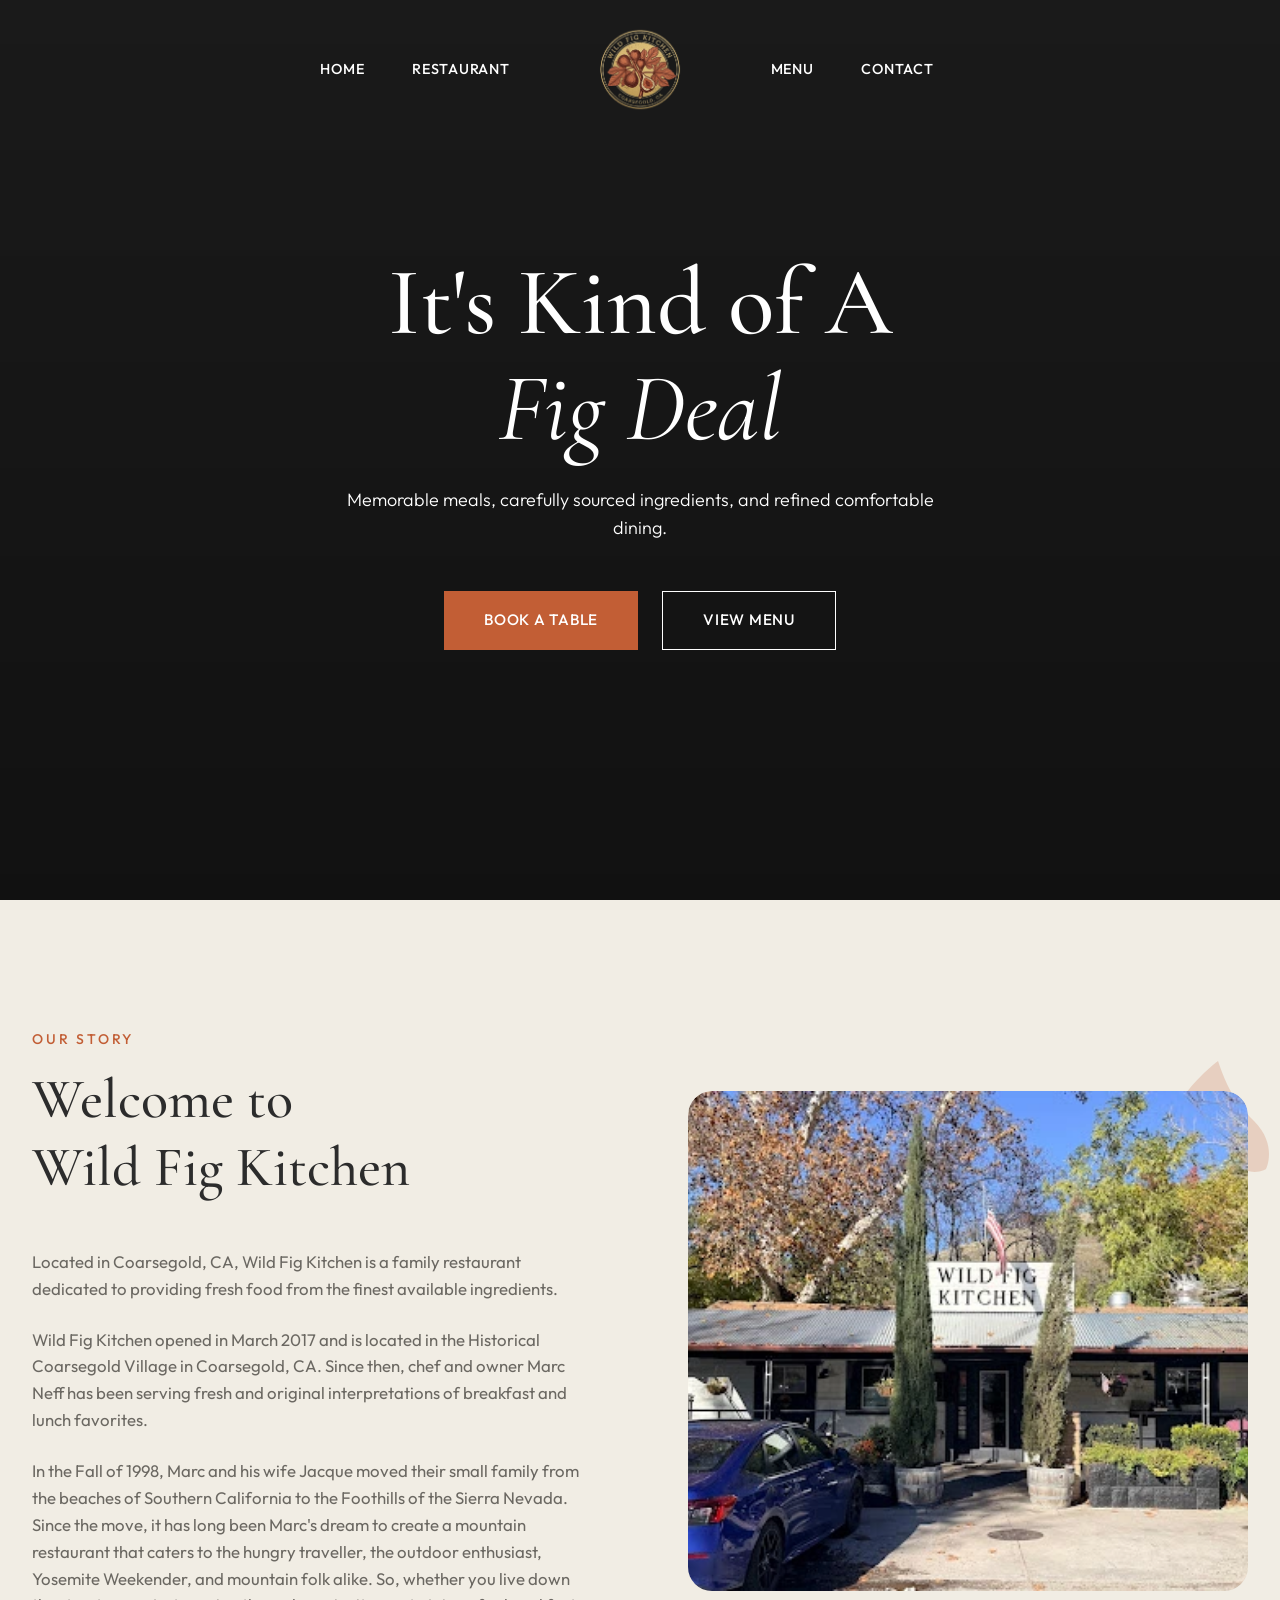
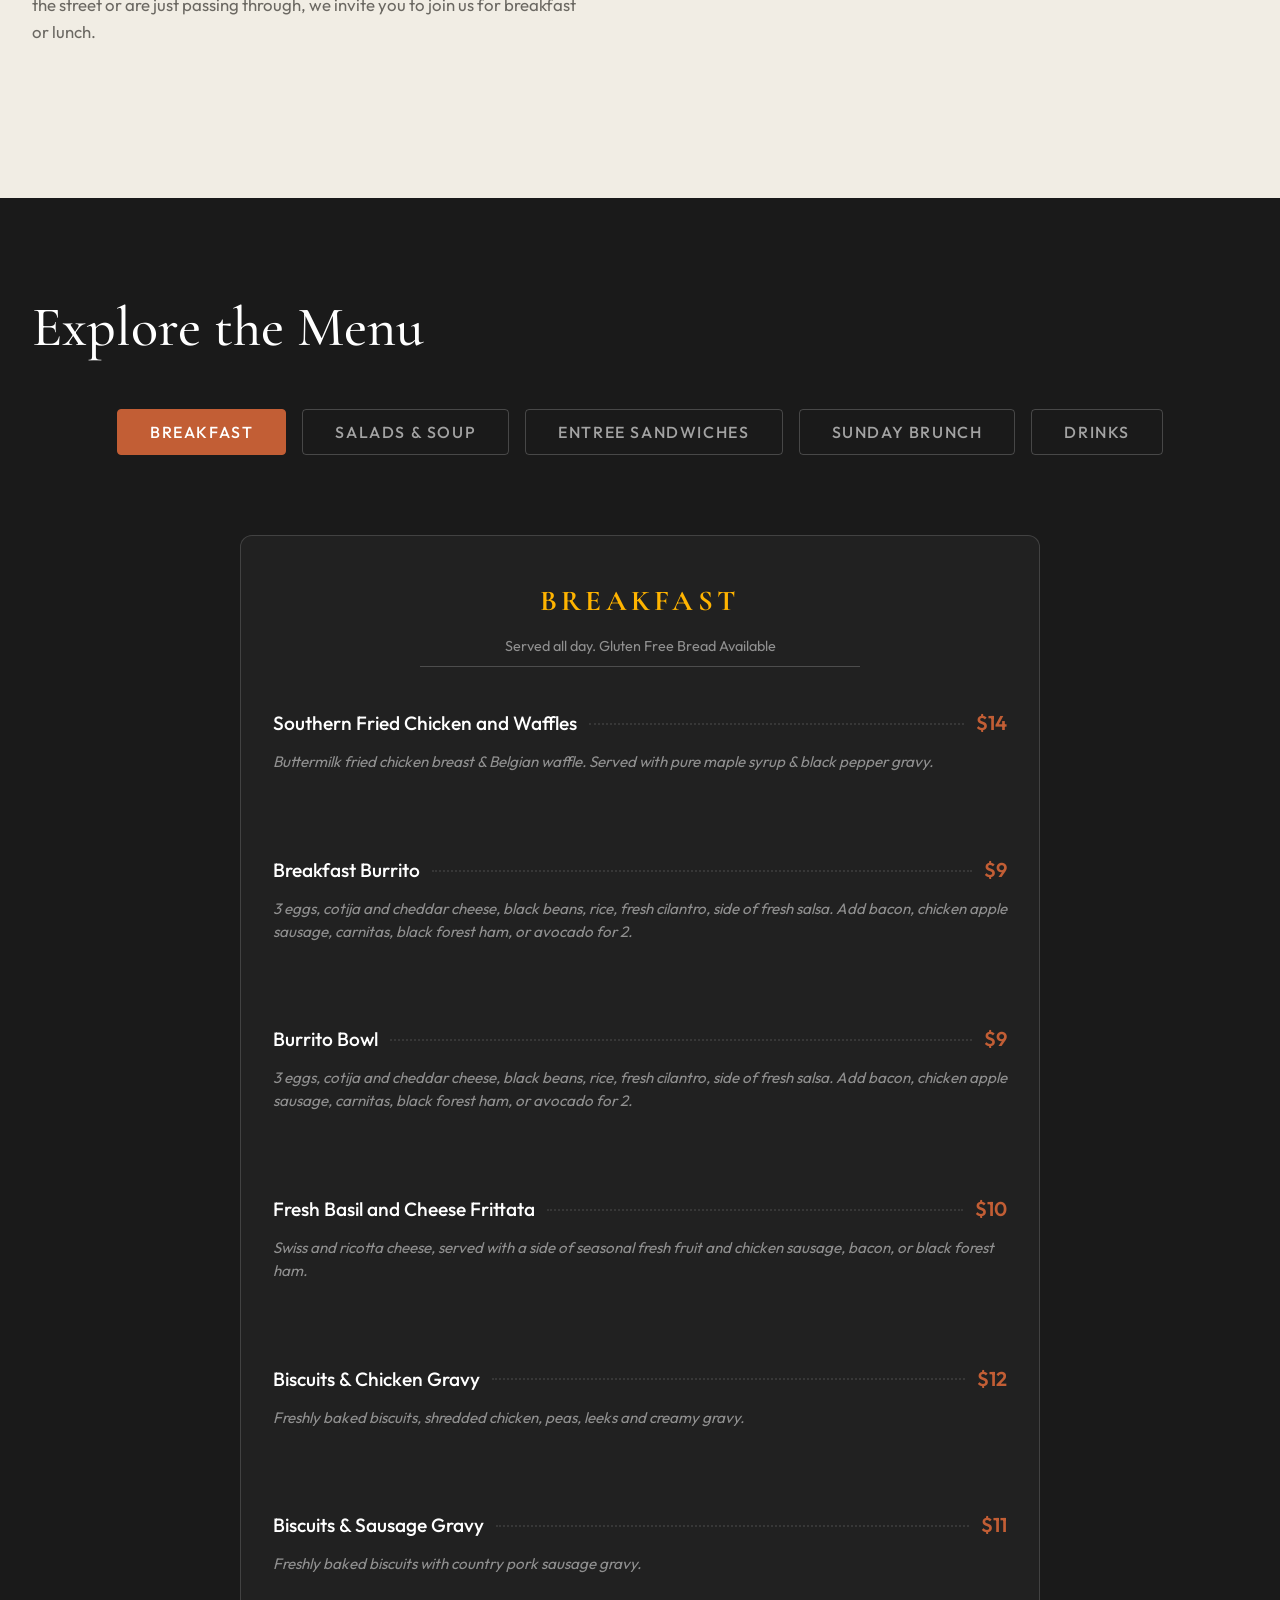
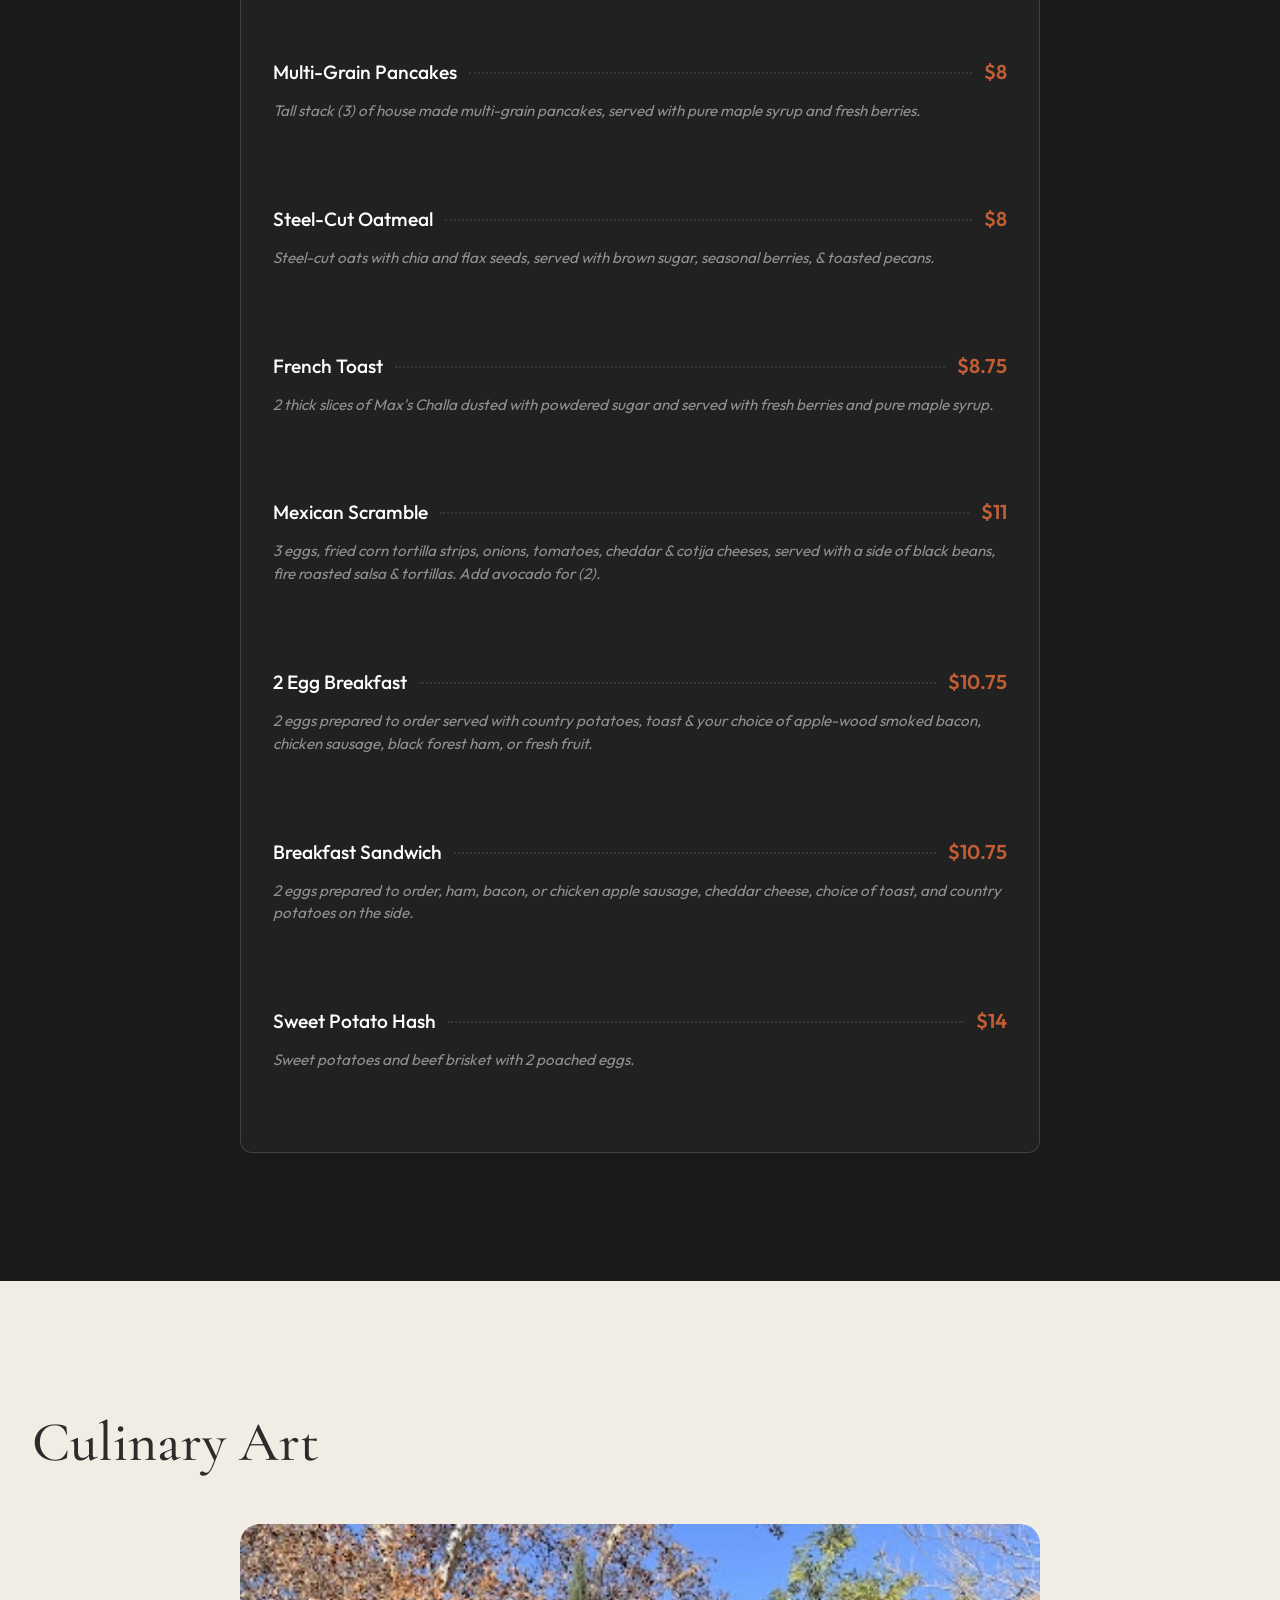
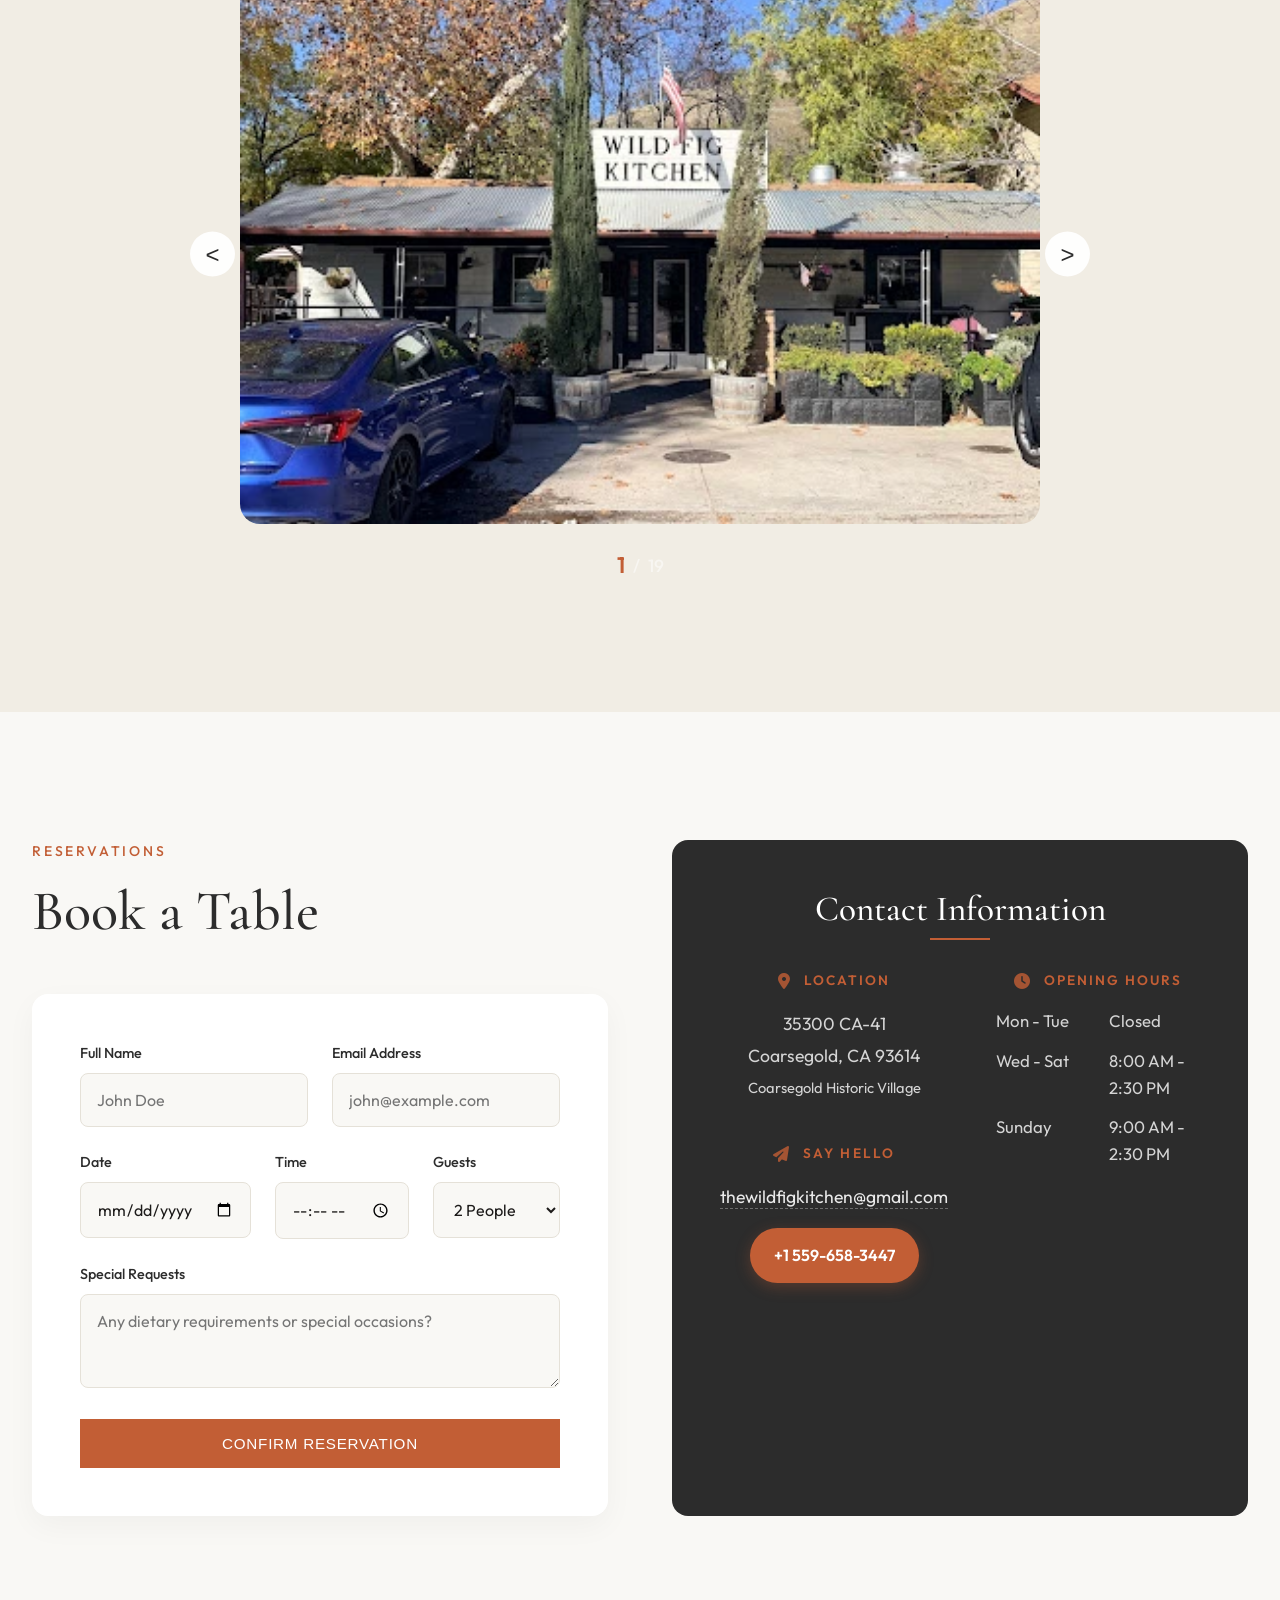
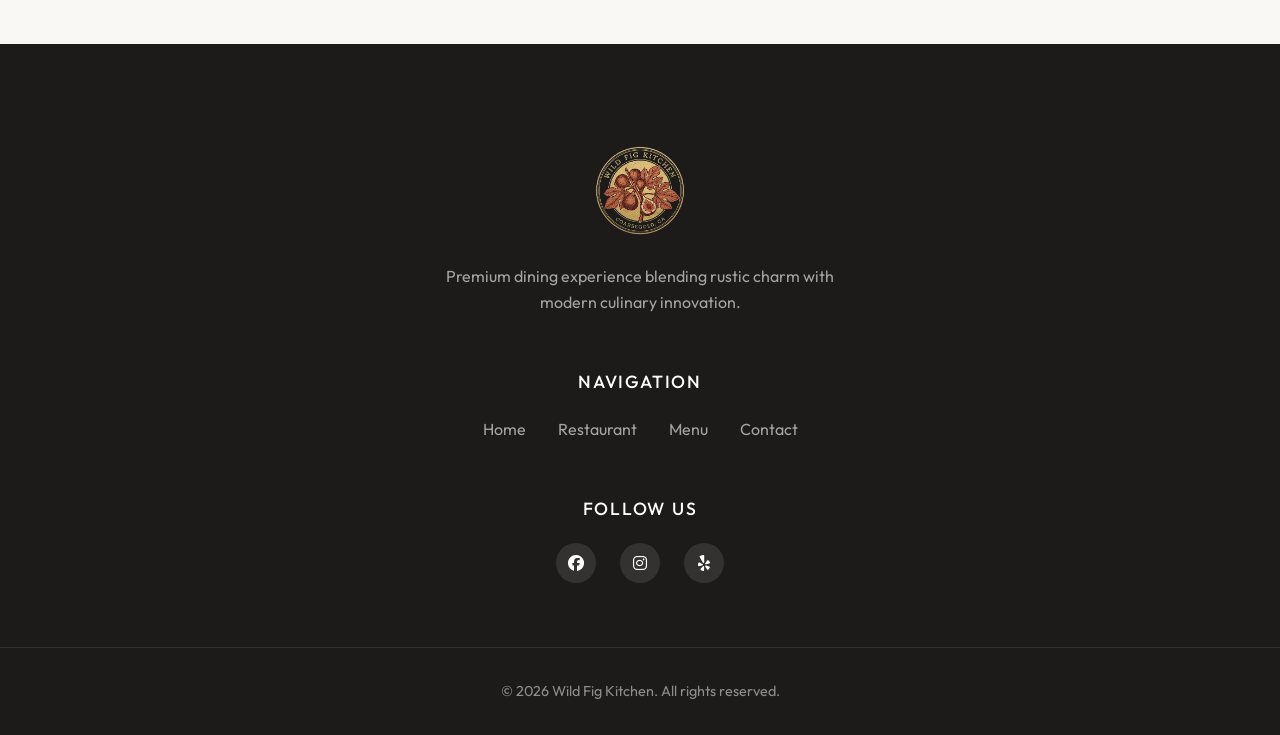
==== commit 4fea6c69: "Add files via upload" ====
--- a/WildFigKitchen/index.html
+++ b/WildFigKitchen/index.html
@@ -16,7 +16,7 @@
     <!-- Favicon -->
     <link rel="icon" type="image/png" href="./assets/brand/logo.png">
     <link rel="preload" as="image" href="./assets/brand/logo.png">
-    <link rel="preload" as="image" href="./assets/hero-bg.webp">
+    <link rel="preload" as="image" href="./assets/unnamed.webp">
     <!-- CSS -->
     <link rel="stylesheet" href="style.css">
 </head>
--- a/WildFigKitchen/style.css
+++ b/WildFigKitchen/style.css
@@ -381,7 +381,7 @@
     justify-content: center;
     text-align: center;
     background-color: #2C2C2C; /* Fallback color while loading */
-    background-image: url('./assets/hero-bg.webp');
+    background-image: url('./assets/unnamed.webp');
     background-size: cover;
     background-position: center;
     background-attachment: fixed;
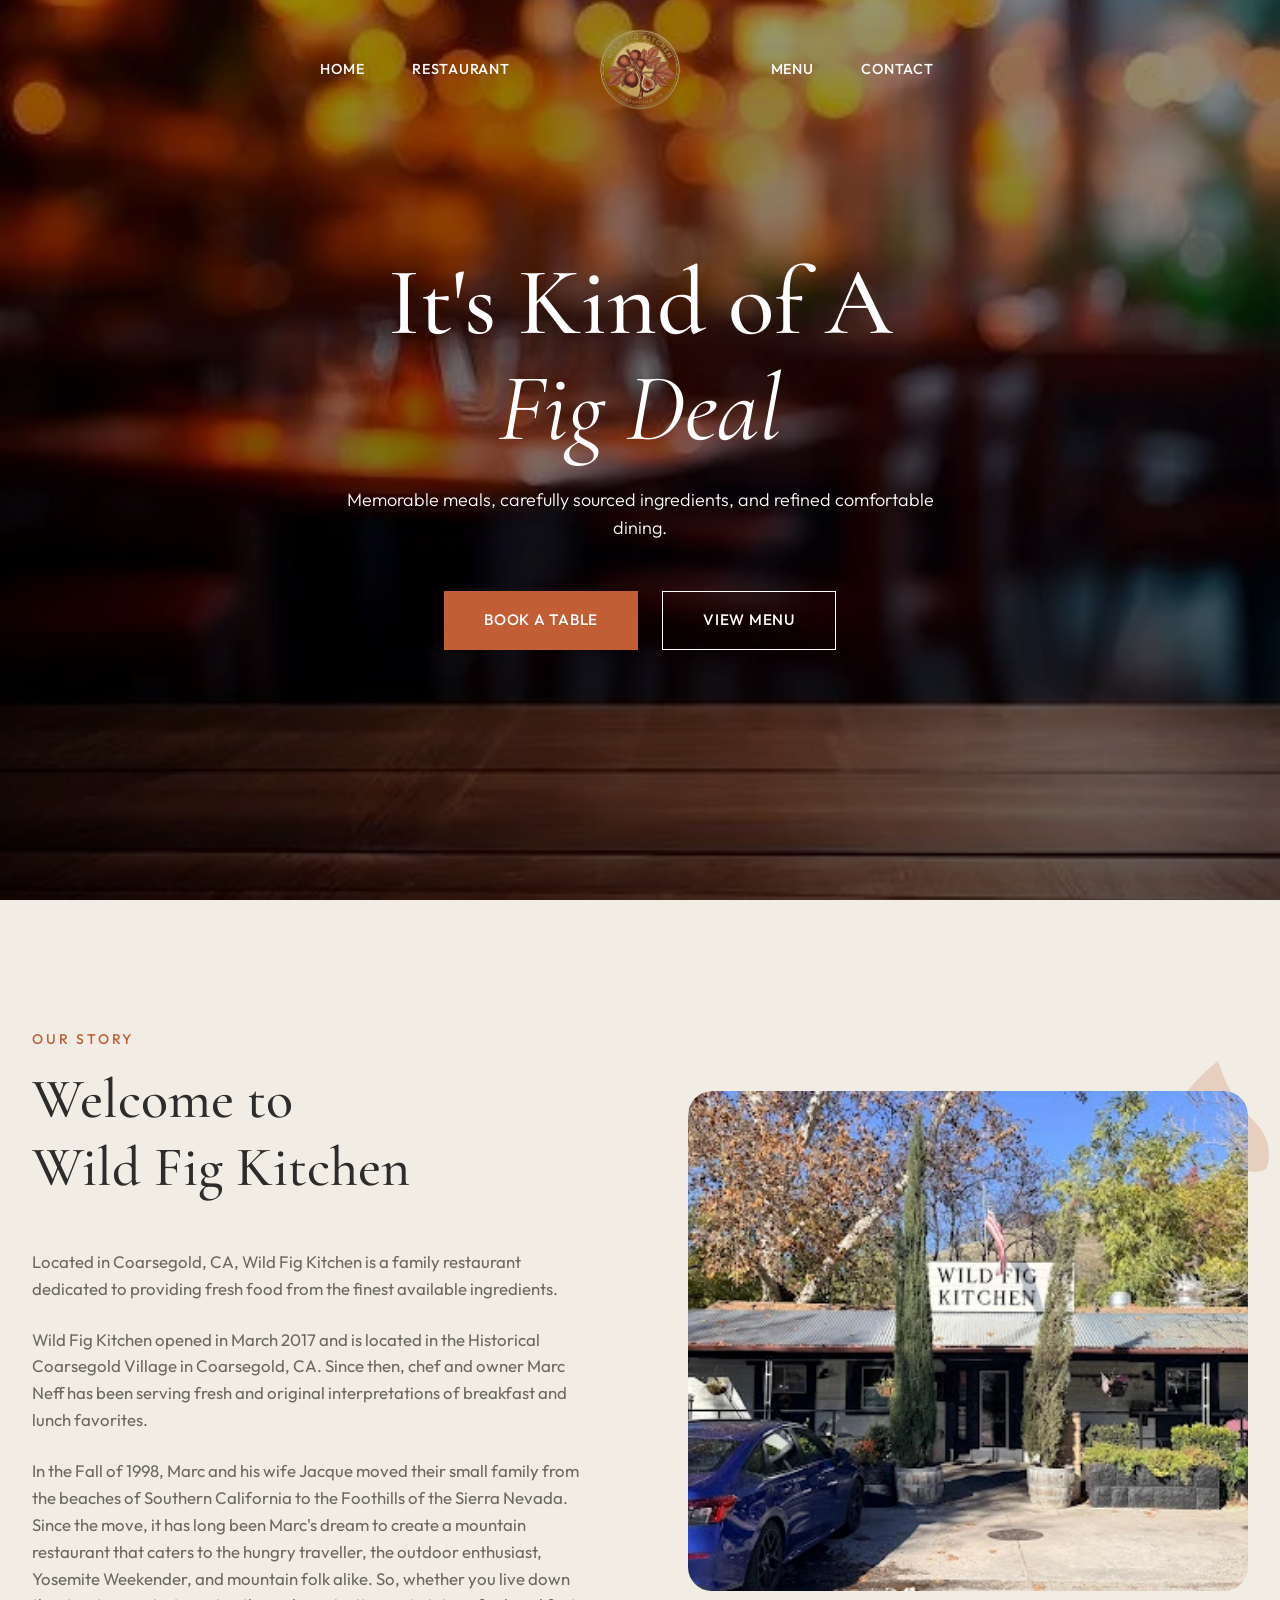
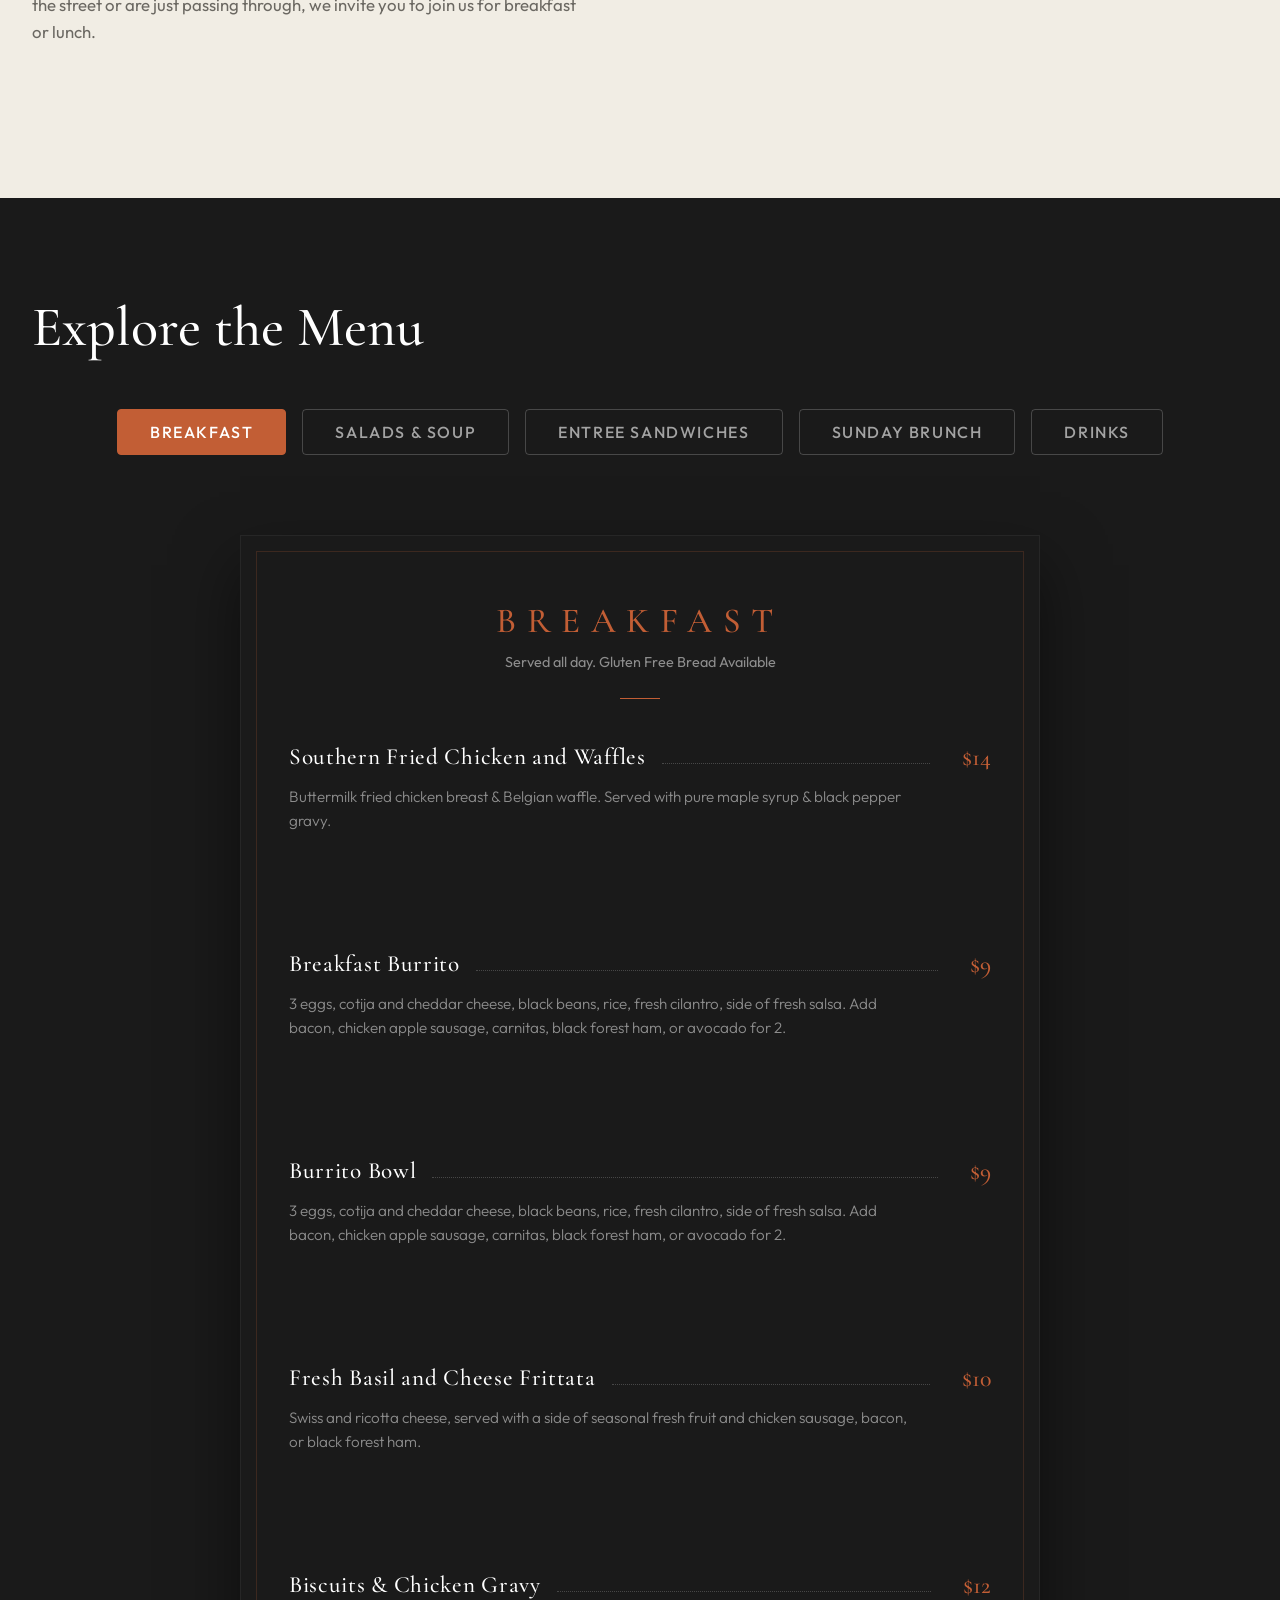
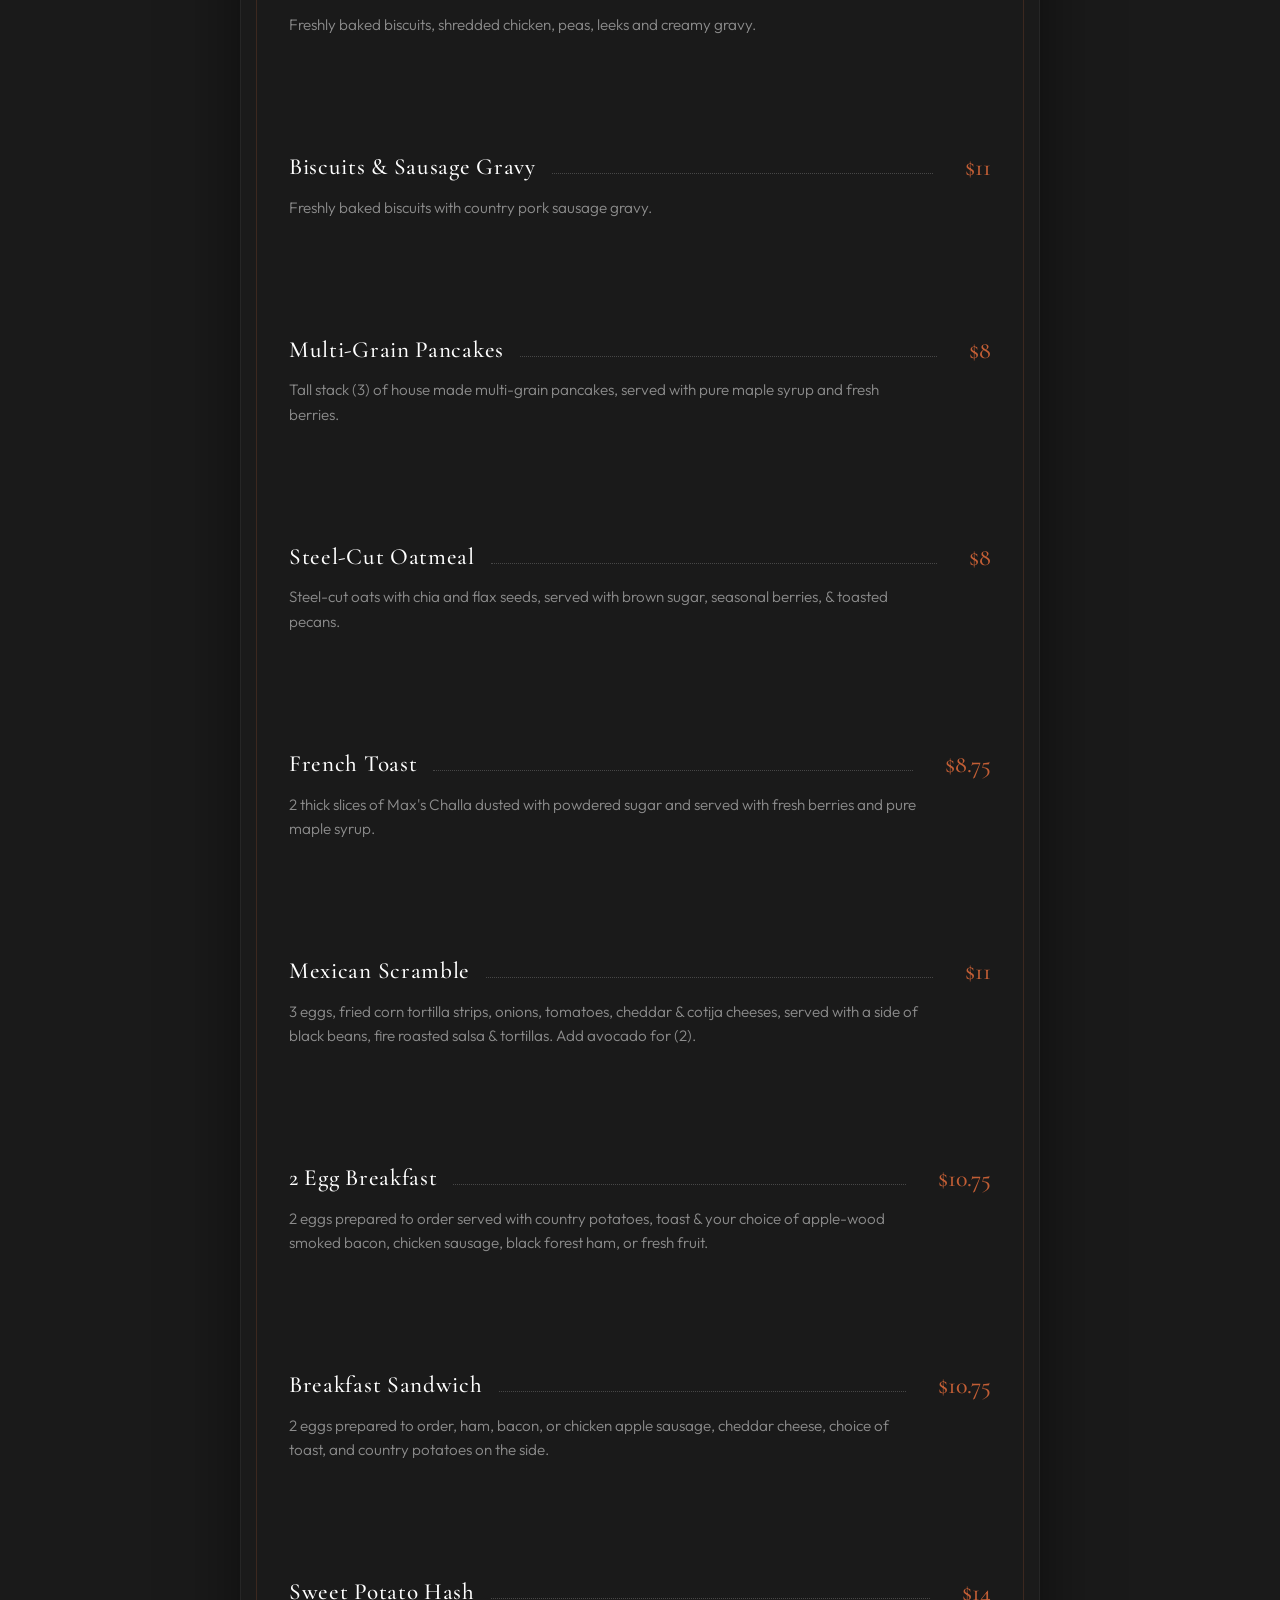
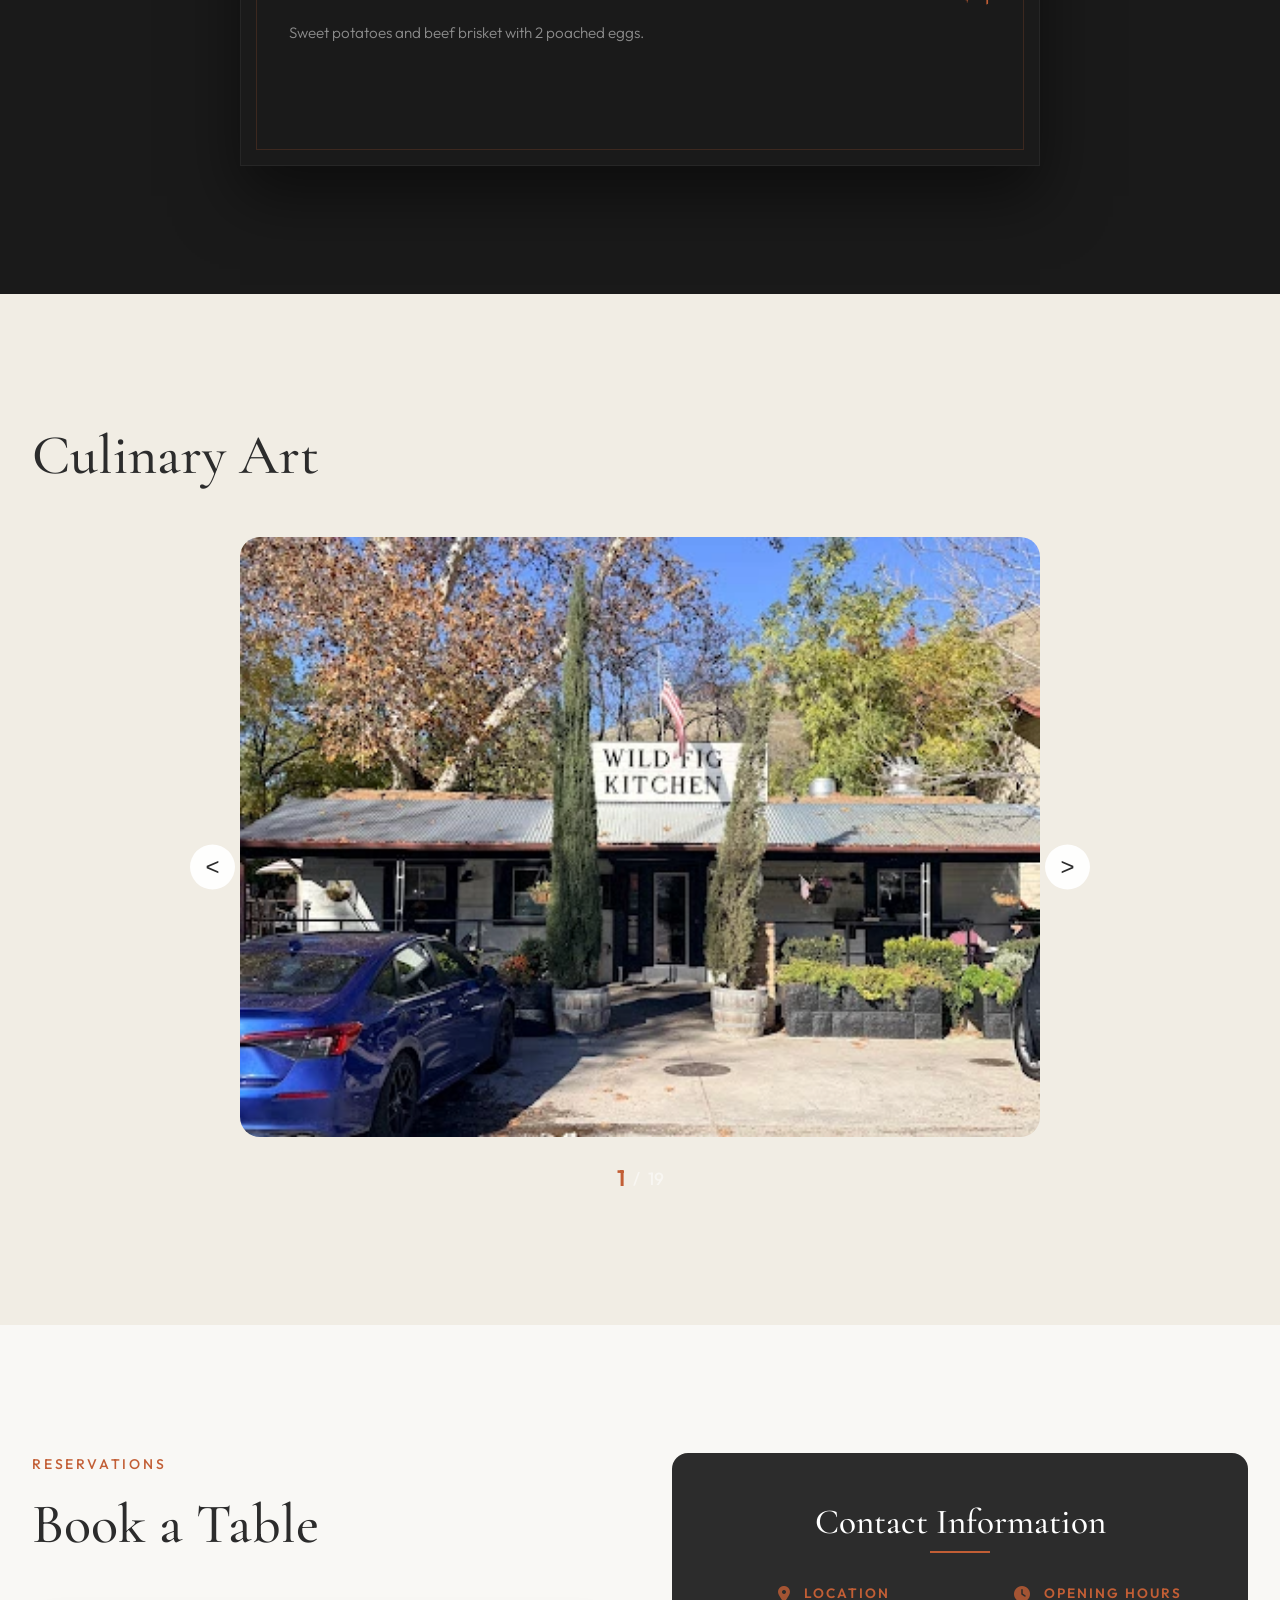
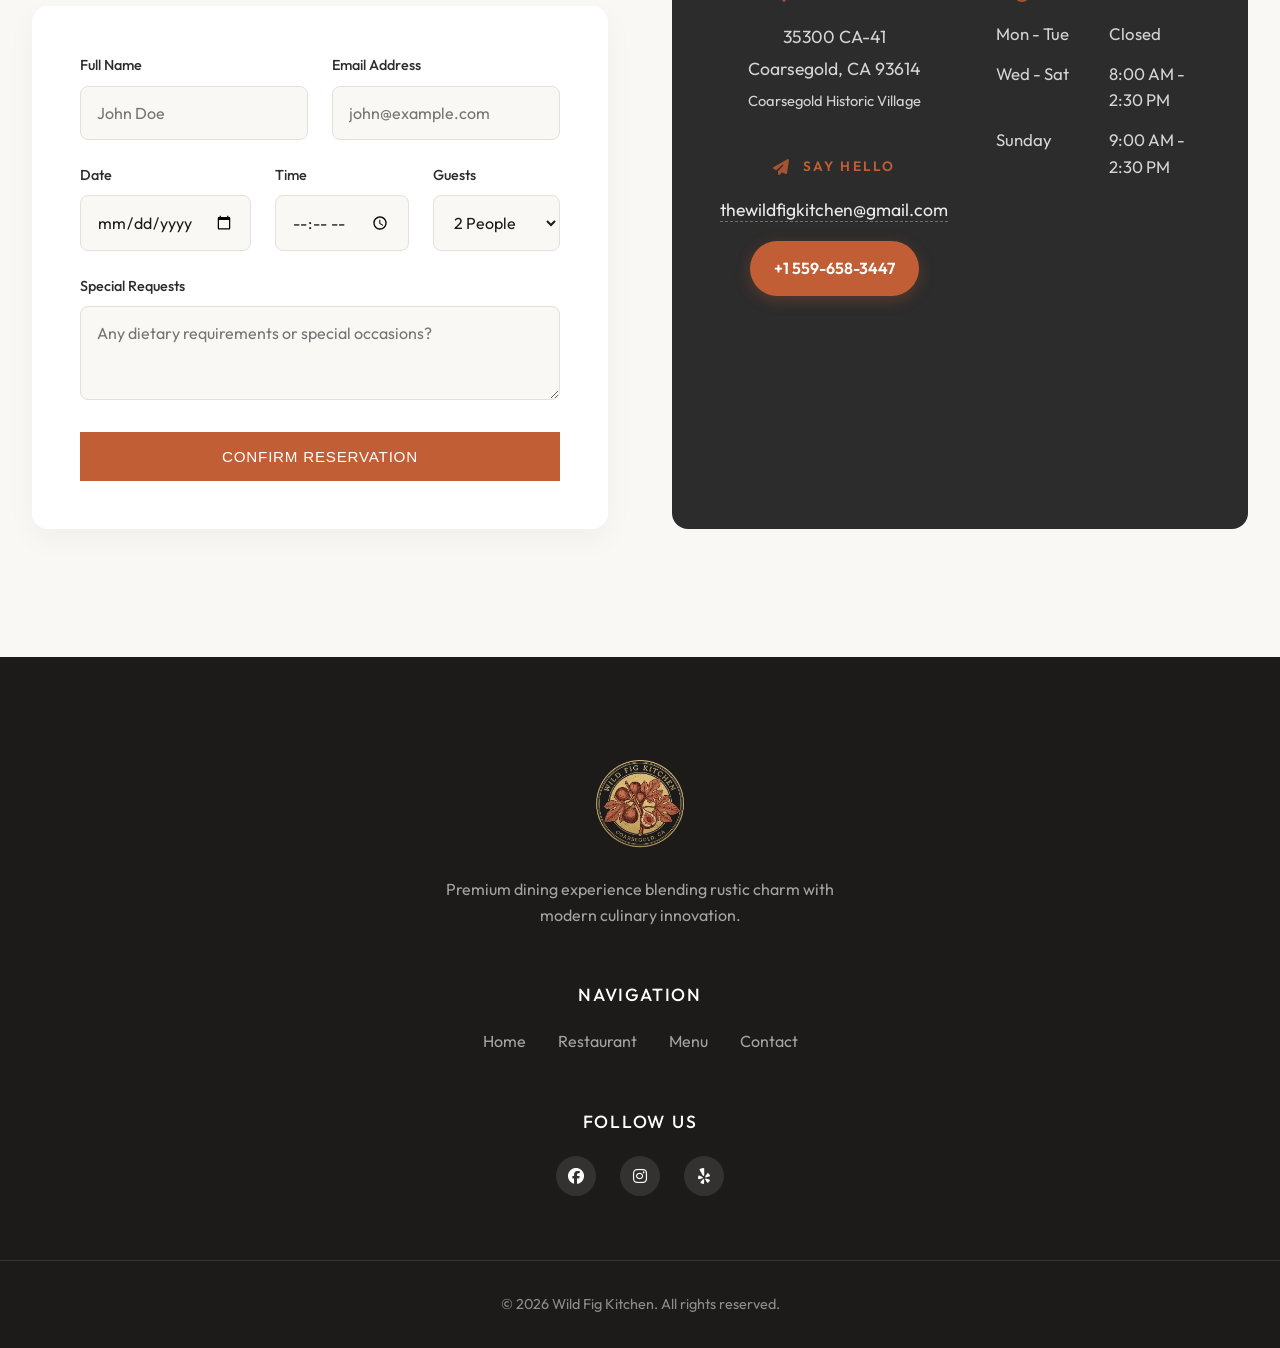
==== commit 26e3b4dd: "Add files via upload" ====
--- a/WildFigKitchen/index.html
+++ b/WildFigKitchen/index.html
@@ -16,7 +16,7 @@
     <!-- Favicon -->
     <link rel="icon" type="image/png" href="./assets/brand/logo.png">
     <link rel="preload" as="image" href="./assets/brand/logo.png">
-    <link rel="preload" as="image" href="./assets/unnamed.webp">
+    <link rel="preload" as="image" href="./assets/hero-main.webp.webp">
     <!-- CSS -->
     <link rel="stylesheet" href="style.css">
 </head>
--- a/WildFigKitchen/style.css
+++ b/WildFigKitchen/style.css
@@ -381,7 +381,7 @@
     justify-content: center;
     text-align: center;
     background-color: #2C2C2C; /* Fallback color while loading */
-    background-image: url('./assets/unnamed.webp');
+    background-image: url('./assets/hero-main.webp.webp');
     background-size: cover;
     background-position: center;
     background-attachment: fixed;
@@ -673,11 +673,24 @@
 
 .menu-category-pane {
     display: none;
-    background: rgba(255, 255, 255, 0.03);
-    border: 1px solid rgba(255, 255, 255, 0.15);
-    border-radius: 12px;
-    padding: 3rem 2rem;
-    animation: fadeIn 0.5s ease-out forwards;
+    background: #1a1a1a;
+    border: 1px solid rgba(255, 255, 255, 0.05);
+    border-radius: 0; /* Square edges feel more premium for menus */
+    padding: 4rem 3rem;
+    position: relative;
+    box-shadow: 0 30px 60px rgba(0, 0, 0, 0.5);
+    animation: fadeIn 0.6s cubic-bezier(0.2, 0.8, 0.2, 1) forwards;
+}
+
+.menu-category-pane::before {
+    content: '';
+    position: absolute;
+    top: 15px;
+    right: 15px;
+    bottom: 15px;
+    left: 15px;
+    border: 1px solid rgba(194, 94, 53, 0.2); /* Subtle gold/copper border */
+    pointer-events: none;
 }
 
 .menu-category-pane.active {
@@ -696,21 +709,21 @@
 }
 
 .menu-category-header h3 {
-    font-size: 1.8rem;
-    color: #ffb400;
+    font-size: 2.2rem;
+    color: var(--clr-primary);
     text-transform: uppercase;
-    letter-spacing: 0.15em;
-    font-weight: 700;
-    margin-bottom: 1rem;
+    letter-spacing: 0.3em;
+    font-weight: 500;
+    margin-bottom: 0.5rem;
 }
 
 .menu-category-header::after {
     content: '';
     display: block;
-    width: 60%;
+    width: 40px;
     height: 1px;
-    background: rgba(255, 255, 255, 0.2);
-    margin: 0.5rem auto 0;
+    background: var(--clr-primary);
+    margin: 1.5rem auto;
 }
 
 .menu-category-header p {
@@ -722,55 +735,66 @@
 .menu-table {
     display: flex;
     flex-direction: column;
-    gap: 3rem;
+    gap: 3.5rem;
 }
 
 .menu-item-row {
-    display: flex;
-    flex-wrap: wrap;
-    justify-content: space-between;
-    align-items: baseline;
-    row-gap: 0.5rem;
-    margin-bottom: 2rem;
+    display: grid;
+    grid-template-columns: 1fr auto;
+    grid-template-areas: 
+        "name price"
+        "desc desc";
+    gap: 0.25rem 2rem;
+    margin-bottom: 3.5rem;
+    transition: transform 0.3s ease;
+}
+
+.menu-item-row:hover {
+    transform: translateX(8px);
 }
 
 .menu-item-name {
-    font-family: var(--font-body);
-    font-size: 1.2rem;
+    grid-area: name;
+    font-family: var(--font-heading);
+    font-size: 1.45rem;
     font-weight: 500;
     color: #ffffff;
     display: flex;
     align-items: baseline;
-    flex: 1;
-    min-width: 0; /* Prevents overflow/awkward wrapping in flex */
+    min-width: 0;
+    letter-spacing: 0.03em;
 }
 
 .menu-item-name::after {
     content: '';
     flex: 1;
-    border-bottom: 2px dotted rgba(255, 255, 255, 0.1);
-    margin-left: 0.75rem;
-    margin-right: 0.75rem;
+    border-bottom: 1px dotted rgba(255, 255, 255, 0.2);
+    margin-left: 1rem;
+    margin-right: 0;
     height: 1px;
-    align-self: center;
+    align-self: baseline;
+    margin-bottom: 4px;
 }
 
 .menu-item-price {
-    font-family: var(--font-body);
-    font-size: 1.25rem;
-    font-weight: 600;
+    grid-area: price;
+    font-family: var(--font-heading);
+    font-size: 1.5rem;
+    font-weight: 500;
     color: var(--clr-primary);
     white-space: nowrap;
+    text-align: right;
 }
 
 .menu-item-desc {
-    flex-basis: 100%;
+    grid-area: desc;
     font-size: 0.95rem;
     color: rgba(255, 255, 255, 0.5);
-    line-height: 1.5;
+    line-height: 1.6;
     margin-top: 0.25rem;
-    font-style: italic;
-    font-weight: 400;
+    font-style: normal;
+    font-weight: 300;
+    max-width: 90%;
 }
 
 /* =========================================
